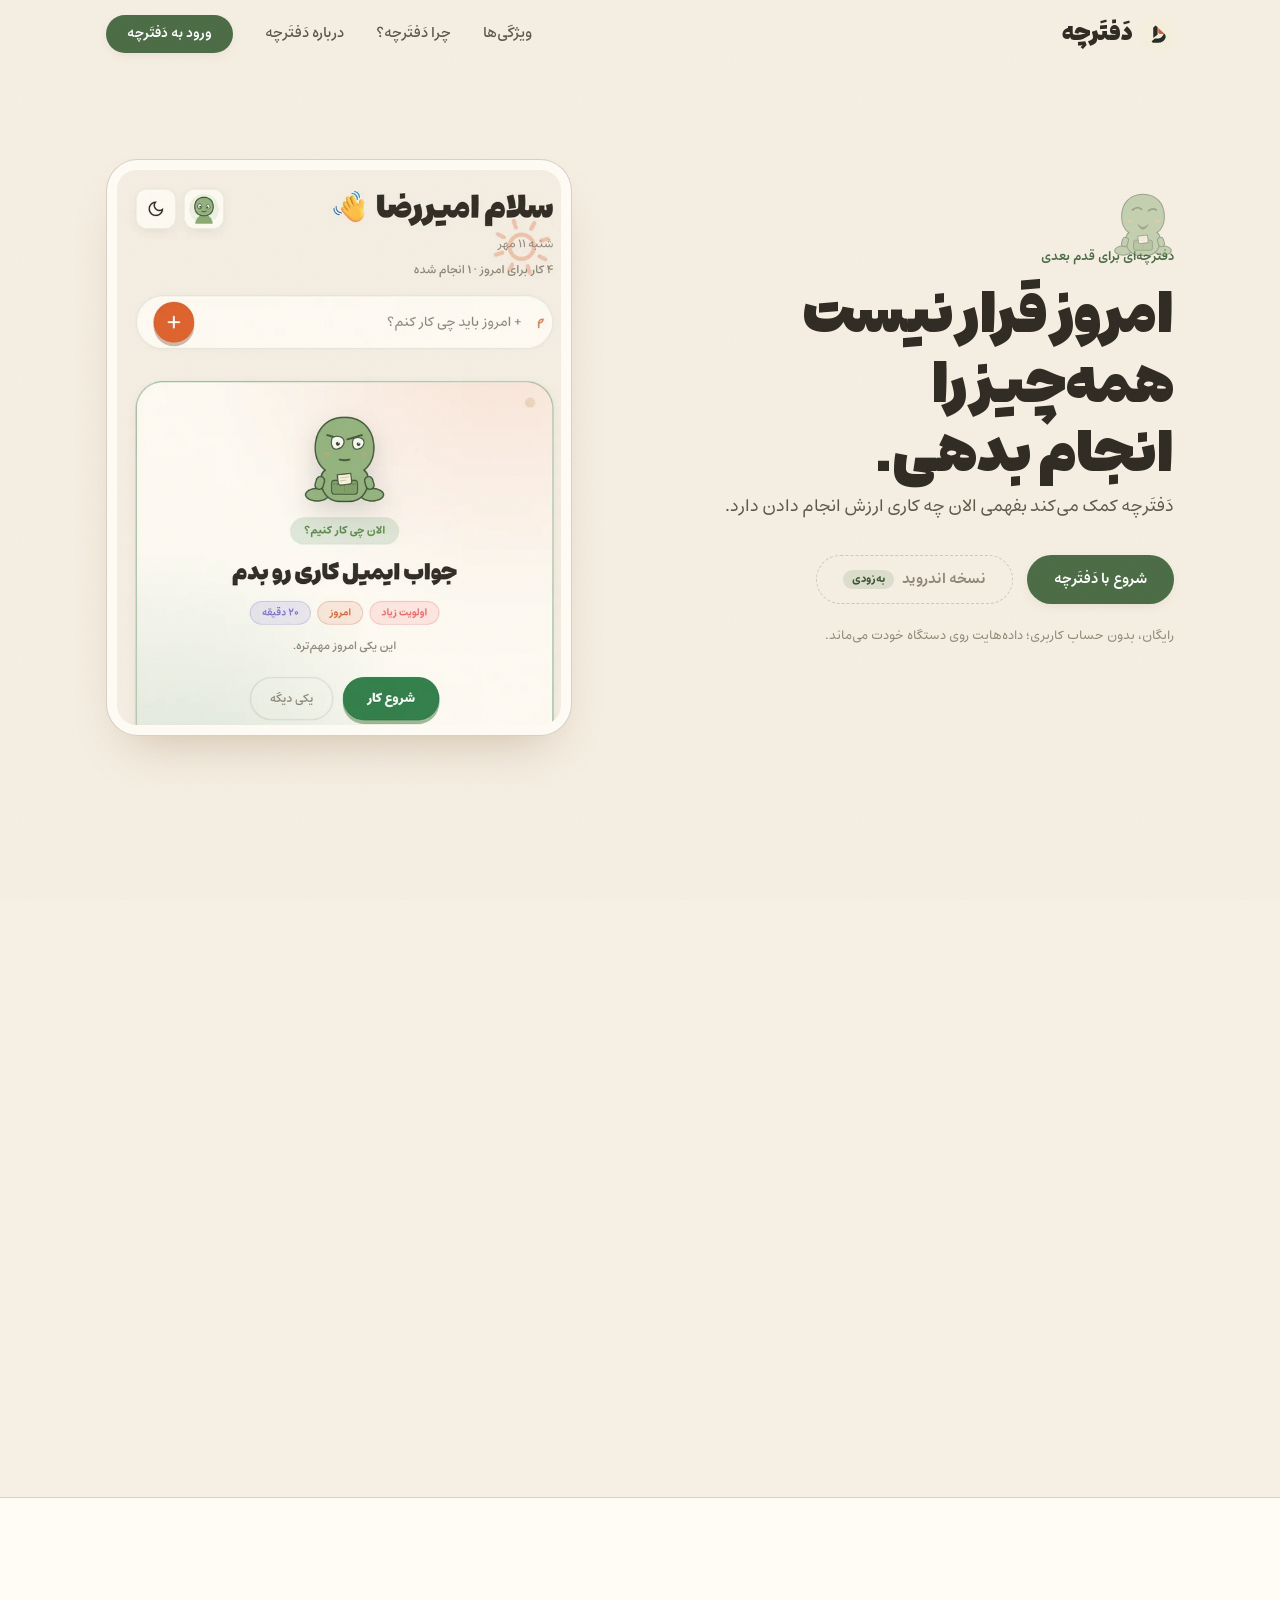
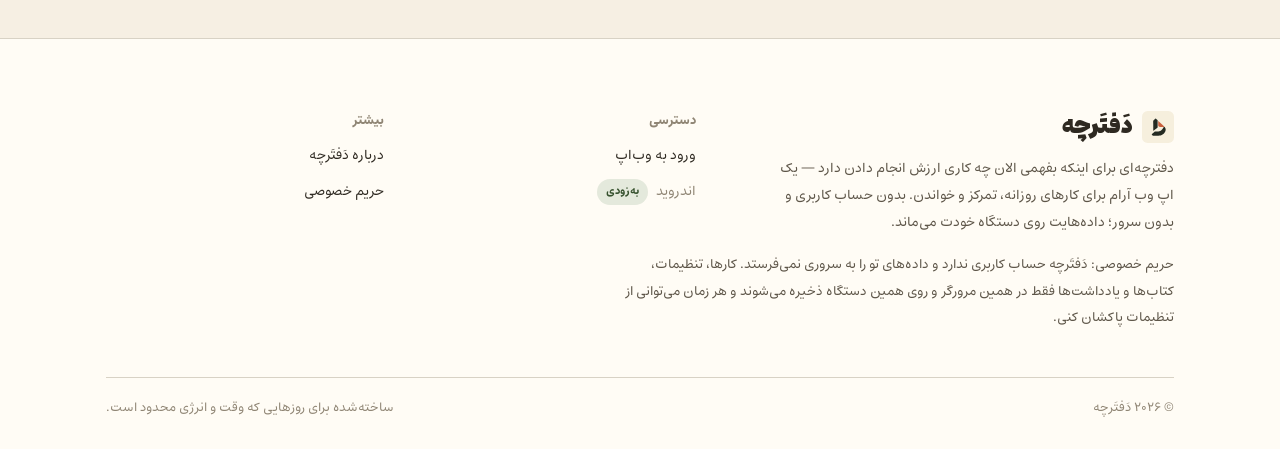
==== index.html @ 113898fd "landing v2.7" ====
<!DOCTYPE html>
<html lang="fa" dir="rtl">
<head>
<meta charset="UTF-8"/>
<!-- Content-Security-Policy — the landing's own, deliberately tighter than the
     app's: it loads nothing but same-origin files, so no CDN host is allowed.
     The one inline script (the `.lp-js` flag that arms the reveal animation)
     is pinned by hash, the same way the app shell pins its inline theme script. -->
<meta http-equiv="Content-Security-Policy" content="default-src 'self'; script-src 'self' 'sha256-jEThls8JuAmDRTUrIEu94u2wvboVvkX6JvEEnhyTnQ0='; style-src 'self'; img-src 'self' data:; font-src 'self'; manifest-src 'self'; base-uri 'self'; form-action 'none'; object-src 'none'"/>
<meta name="viewport" content="width=device-width, initial-scale=1, viewport-fit=cover"/>
<meta name="color-scheme" content="light"/>
<meta name="theme-color" content="#f6efe3"/>
<title>دَفتَرچه — بفهم الان چه کاری ارزش انجام دادن دارد</title>
<meta name="description" content="دَفتَرچه یک دفترچهٔ آرام برای کارهای روزانه، تمرکز و خواندن است. به‌جای فهرست بلندِ کارها، کمکت می‌کند بفهمی الان کدام کار ارزش انجام دادن دارد."/>
<!-- The page's own address, for crawlers and social cards. It is a placeholder
     until the domain is chosen: replace `daftarche.example` here and in the
     og:url / og:image tags below with the real domain. The landing owns the
     root domain; the web app is served from a subdomain of it. -->
<link rel="canonical" href="https://daftarche.example/"/>
<meta property="og:type" content="website"/>
<meta property="og:site_name" content="دَفتَرچه"/>
<meta property="og:locale" content="fa_IR"/>
<meta property="og:title" content="دَفتَرچه — بفهم الان چه کاری ارزش انجام دادن دارد"/>
<meta property="og:description" content="به‌جای فهرست بلندِ کارها، دفترچه کمکت می‌کند بفهمی الان کدام کار ارزش انجام دادن دارد."/>
<meta property="og:url" content="https://daftarche.example/"/>
<meta property="og:image" content="https://daftarche.example/assets/icons/icon-512.png"/>
<meta property="og:image:alt" content="نشان دَفتَرچه"/>
<meta name="twitter:card" content="summary"/>
<!-- Arming the reveal animation before the first paint: without this flag the
     page is simply visible, so nothing depends on the script to be readable. -->
<script>document.documentElement.classList.add('lp-js');</script>
<link rel="icon" type="image/svg+xml" href="assets/icons/favicon.svg"/>
<link rel="apple-touch-icon" sizes="180x180" href="assets/icons/apple-touch-icon.png"/>
<link rel="preload" as="font" type="font/woff2" crossorigin href="assets/fonts/Estedad[wght].woff2"/>
<link rel="preload" as="font" type="font/woff2" crossorigin href="assets/fonts/Estedad-Mad.woff2"/>
<link rel="stylesheet" href="css/base.css"/>
<link rel="stylesheet" href="css/landing.css"/>
</head>
<body>

<a class="lp-skip" href="#main">پرش به محتوای اصلی</a>

<!-- ═══ Header ═══ -->
<header class="lp-header" data-open="false">
  <div class="lp-wrap lp-header-inner">
    <a class="lp-brand" href="#hero" aria-label="دَفتَرچه — بالای صفحه">
      <img src="assets/icons/favicon.svg" alt="" width="32" height="32"/>
      <span>دَفتَرچه</span>
    </a>

    <button class="lp-menu-btn" type="button" aria-expanded="false" aria-controls="lpNav" aria-label="منوی صفحه">
      <svg class="lp-open" viewBox="0 0 24 24" fill="none" stroke="currentColor" stroke-width="2" stroke-linecap="round" aria-hidden="true"><path d="M4 7h16M4 12h16M4 17h16"/></svg>
      <svg class="lp-close" viewBox="0 0 24 24" fill="none" stroke="currentColor" stroke-width="2" stroke-linecap="round" aria-hidden="true"><path d="M6 6l12 12M18 6L6 18"/></svg>
    </button>

    <nav class="lp-nav" id="lpNav" aria-label="ناوبری اصلی">
      <ul>
        <li><a href="#features">ویژگی‌ها</a></li>
        <li><a href="#why">چرا دَفتَرچه؟</a></li>
        <li><a href="#about">درباره دَفتَرچه</a></li>
      </ul>
    </nav>

    <!-- Entry to the web app. Its destination comes from js/config.js, the one
         place to edit — every [data-app-link] on the page follows that value.
         The href below is the same placeholder, so it still works without
         scripting. The real `app.<DOMAIN>` address is deliberately not fixed
         yet. -->
    <a class="lp-btn lp-btn-primary lp-cta" href="https://app.daftarche.example/" data-app-link>ورود به دَفتَرچه</a>
  </div>
</header>

<main id="main">

  <!-- ═══ Hero ═══ -->
  <section class="lp-hero" id="hero" aria-labelledby="heroTitle">
    <div class="lp-wrap lp-hero-grid">
      <div class="lp-hero-copy lp-reveal">
        <svg class="lp-hero-char" viewBox="0 0 200 200" aria-hidden="true"><use href="assets/characters/qorqori/qorqori.svg#qorqori-happy"/></svg>
        <p class="lp-eyebrow">دفترچه‌ای برای قدم بعدی</p>
        <h1 class="lp-display" id="heroTitle">امروز قرار نیست همه‌چیز را انجام بدهی.</h1>
        <p class="lp-lead">دَفتَرچه کمک می‌کند بفهمی الان چه کاری ارزش انجام دادن دارد.</p>
        <div class="lp-actions">
          <a class="lp-btn lp-btn-primary" href="https://app.daftarche.example/" data-app-link>شروع با دَفتَرچه</a>
          <span class="lp-btn lp-btn-soon">نسخه اندروید <span class="lp-soon-tag">به‌زودی</span></span>
        </div>
        <p class="lp-hero-note">رایگان، بدون حساب کاربری؛ داده‌هایت روی دستگاه خودت می‌ماند.</p>
      </div>

      <figure class="lp-hero-shot lp-reveal">
        <span class="lp-shot">
          <img src="assets/screenshots/today-hero.webp" width="720" height="900" loading="eager" alt="صفحهٔ «امروز» دَفتَرچه: سلام و تاریخ، افزودن سریع کار، پیشنهاد «الان چی کار کنیم؟» همراه با دلیلش، و کارهای امروز."/>
        </span>
      </figure>
    </div>
  </section>

  <!-- ═══ Problem ═══ -->
  <section class="lp-section" id="problem" aria-labelledby="problemTitle">
    <div class="lp-wrap">
      <div class="lp-problem-head lp-reveal">
        <h2 class="lp-h2" id="problemTitle">وقتی همه‌چیز مهم به نظر می‌رسد، از کجا شروع می‌کنی؟</h2>
        <p class="lp-sub">سه چیز معمولاً وسط راه می‌ایستد؛ نه فهرست، نه یادآور.</p>
      </div>

      <ul class="lp-problem-grid">
        <li class="lp-problem-card lp-reveal">
          <span class="lp-ico" aria-hidden="true">
            <svg viewBox="0 0 24 24" fill="none" stroke="currentColor" stroke-width="1.8" stroke-linecap="round" stroke-linejoin="round"><path d="M4 6h16M4 12h16M4 18h9"/></svg>
          </span>
          <h3>کارهای زیاد</h3>
          <p>هر کاری که می‌نویسی، همان لحظه مهم به نظر می‌رسد — و فهرست بلندتر و سنگین‌تر می‌شود.</p>
        </li>
        <li class="lp-problem-card lp-reveal">
          <span class="lp-ico" aria-hidden="true">
            <svg viewBox="0 0 24 24" fill="none" stroke="currentColor" stroke-width="1.8" stroke-linecap="round" stroke-linejoin="round"><rect x="2" y="7" width="18" height="10" rx="2.5"/><path d="M22 10.5v3"/><path d="M6 10.6v2.8"/></svg>
          </span>
          <h3>انرژی محدود</h3>
          <p>بعضی روزها فقط زمان کم نیست؛ توان هم کم است. برنامه‌ای که این را نمی‌داند، شکست می‌خورد.</p>
        </li>
        <li class="lp-problem-card lp-reveal">
          <span class="lp-ico" aria-hidden="true">
            <svg viewBox="0 0 24 24" fill="none" stroke="currentColor" stroke-width="1.8" stroke-linecap="round" stroke-linejoin="round"><circle cx="12" cy="12" r="9"/><path d="M9.4 9.4a2.7 2.7 0 1 1 3.6 2.5c-.6.3-1 .8-1 1.5v.2"/><path d="M12 17.1h.01"/></svg>
          </span>
          <h3>تصمیم‌های زیاد</h3>
          <p>لحظه‌ای که باید انتخاب کنی از کدام شروع کنی، همان لحظه‌ای است که همه‌چیز متوقف می‌شود.</p>
        </li>
      </ul>
    </div>
  </section>

  <!-- ═══ Decision Layer ═══ -->
  <section class="lp-section lp-why" id="why" aria-labelledby="whyTitle">
    <div class="lp-wrap">
      <div class="lp-why-head lp-reveal">
        <p class="lp-eyebrow">لایهٔ تصمیم</p>
        <h2 class="lp-h2" id="whyTitle">دَفتَرچه فقط نمی‌پرسد «چه کارهایی داری؟» <span class="lp-emph">کمکت می‌کند بفهمی «الان کدام را انجام بدهی؟»</span></h2>
        <p class="lp-lead">تفاوت دَفتَرچه در مرتب‌کردن کارها نیست؛ در کوتاه‌کردن راهِ رسیدن به یک قدم بعدی است. هر بار پنج چیز ساده را کنار هم می‌گذارد.</p>
      </div>

      <ol class="lp-flow">
        <li class="lp-reveal">
          <span class="lp-flow-ico" aria-hidden="true">
            <svg viewBox="0 0 24 24" fill="none" stroke="currentColor" stroke-width="1.8" stroke-linecap="round" stroke-linejoin="round"><circle cx="12" cy="12" r="9"/><path d="M9 10h.6M14.4 10h.6"/><path d="M8.6 14.4c1 .9 2.1 1.3 3.4 1.3s2.4-.4 3.4-1.3"/></svg>
          </span>
          <span class="lp-flow-en" lang="en" dir="ltr">Mood</span>
          <b class="lp-flow-fa">حال</b>
          <p>می‌گویی امروز چه حالی داری.</p>
        </li>
        <li class="lp-reveal">
          <span class="lp-flow-ico" aria-hidden="true">
            <svg viewBox="0 0 24 24" fill="none" stroke="currentColor" stroke-width="1.8" stroke-linecap="round" stroke-linejoin="round"><circle cx="12" cy="12" r="9"/><path d="M8 12.4l2.6 2.6L16.2 9.4"/></svg>
          </span>
          <span class="lp-flow-en" lang="en" dir="ltr">Decide</span>
          <b class="lp-flow-fa">تصمیم</b>
          <p>یک کار پیشنهاد می‌شود، همراه با دلیلش.</p>
        </li>
        <li class="lp-reveal">
          <span class="lp-flow-ico" aria-hidden="true">
            <svg viewBox="0 0 24 24" fill="none" stroke="currentColor" stroke-width="1.8" stroke-linecap="round" stroke-linejoin="round"><path d="M4 12h12"/><path d="M11 7l5 5-5 5"/></svg>
          </span>
          <span class="lp-flow-en" lang="en" dir="ltr">Do</span>
          <b class="lp-flow-fa">انجام</b>
          <p>همان یکی را شروع می‌کنی، نه کل فهرست را.</p>
        </li>
        <li class="lp-reveal">
          <span class="lp-flow-ico" aria-hidden="true">
            <svg viewBox="0 0 24 24" fill="none" stroke="currentColor" stroke-width="1.8" stroke-linecap="round" stroke-linejoin="round"><circle cx="12" cy="12" r="8.5"/><circle cx="12" cy="12" r="4"/><circle cx="12" cy="12" r="1" fill="currentColor" stroke="none"/></svg>
          </span>
          <span class="lp-flow-en" lang="en" dir="ltr">Focus</span>
          <b class="lp-flow-fa">تمرکز</b>
          <p>فقط همین یکی، تا تمام شود.</p>
        </li>
        <li class="lp-reveal">
          <span class="lp-flow-ico" aria-hidden="true">
            <svg viewBox="0 0 24 24" fill="none" stroke="currentColor" stroke-width="1.8" stroke-linecap="round" stroke-linejoin="round"><path d="M2 12s3.8-6.5 10-6.5S22 12 22 12s-3.8 6.5-10 6.5S2 12 2 12z"/><circle cx="12" cy="12" r="2.6"/></svg>
          </span>
          <span class="lp-flow-en" lang="en" dir="ltr">Reflect</span>
          <b class="lp-flow-fa">بازتاب</b>
          <p>آخر روز می‌بینی چه چیزی جلو رفت.</p>
        </li>
      </ol>
    </div>
  </section>

  <!-- ═══ Product Showcase ═══ -->
  <section class="lp-section" id="features" aria-labelledby="featuresTitle">
    <div class="lp-wrap">
      <div class="lp-features-head lp-reveal">
        <h2 class="lp-h2" id="featuresTitle">چیزهایی که هر روز به کارت می‌آید</h2>
        <p class="lp-sub">همه‌چیز در یک دفترچهٔ آرام، بدون شلوغی و بدون حساب کاربری.</p>
      </div>

      <div class="lp-bento">
        <article class="lp-feat lp-feat-a lp-reveal">
          <span class="lp-feat-tag">امروز</span>
          <h3>امروزت را ساده‌تر ببین.</h3>
          <p>کارهای امروز، پیشرفت امروز و حال‌وهوای روز — همه در یک نگاه، بدون آن‌که لازم باشد چیزی را بشماری.</p>
          <div class="lp-feat-media">
            <span class="lp-shot">
              <img src="assets/screenshots/today-list.webp" width="720" height="900" loading="lazy" alt="فهرست کارهای امروز در دَفتَرچه با اولویت، مدت تخمینی و نوار پیشرفت روز."/>
            </span>
          </div>
        </article>

        <article class="lp-feat lp-feat-b lp-reveal">
          <span class="lp-feat-tag">الان چی کار کنیم؟</span>
          <h3>وقتی نمی‌دانی از کجا شروع کنی.</h3>
          <p>دَفتَرچه با توجه به حال، وقت و اولویت‌ها یک کار را پیشنهاد می‌دهد — و می‌گوید چرا همان.</p>
          <div class="lp-receipt" aria-hidden="true">
            <span class="lp-receipt-row"><span class="lp-dot"></span><span>حال</span><b>بد نیستم</b></span>
            <span class="lp-receipt-row"><span class="lp-dot"></span><span>وقت</span><b>کم</b></span>
            <span class="lp-receipt-row"><span class="lp-dot"></span><span>پیشنهاد</span><b>جواب ایمیل کاری</b></span>
          </div>
        </article>

        <article class="lp-feat lp-feat-c lp-reveal">
          <span class="lp-feat-tag">تمرکز</span>
          <h3>حالا فقط همین یکی.</h3>
          <p>یک جلسهٔ تمرکز، یک کار و یک تایمر آرام. بقیهٔ فهرست تا تمام‌شدن جلسه صبر می‌کند.</p>
          <div class="lp-feat-media">
            <span class="lp-shot">
              <img src="assets/screenshots/focus.webp" width="720" height="900" loading="lazy" alt="صفحهٔ تمرکز دَفتَرچه با کار انتخاب‌شده، مدت جلسه و دکمهٔ شروع."/>
            </span>
          </div>
        </article>

        <article class="lp-feat lp-feat-d lp-reveal">
          <span class="lp-feat-tag">کتابخانه</span>
          <h3>برای خواندن هم یک جای آرام داشته باش.</h3>
          <p>کتاب‌های PDF را در دفترچه نگه دار، پیشرفت مطالعه را ببین و همان‌جا حاشیه و یادداشت بگذار.</p>
          <div class="lp-shelf" aria-hidden="true">
            <svg viewBox="0 0 220 120" fill="none" stroke="currentColor" stroke-width="3" stroke-linecap="round" stroke-linejoin="round">
              <path d="M110 30c-15-9-37-9-52 0v58c15-9 37-9 52 0 15-9 37-9 52 0V30c-15-9-37-9-52 0z"/>
              <path d="M110 30v58"/>
              <path d="M76 52c9-4 20-4 26 0"/>
              <path d="M144 52c-9-4-20-4-26 0"/>
            </svg>
          </div>
        </article>
      </div>
    </div>
  </section>

  <!-- ═══ Characters ═══ -->
  <section class="lp-section" id="characters" aria-labelledby="charactersTitle">
    <div class="lp-wrap lp-chars">
      <div class="lp-reveal">
        <h2 class="lp-h2" id="charactersTitle">هر روز شبیه روز قبل نیست.</h2>
        <p class="lp-sub">دفترچه چند همراه دارد که هرکدام برای یک نوع روز ساخته شده‌اند.</p>
      </div>

      <ul class="lp-char-grid">
        <li class="lp-char-card lp-reveal">
          <span class="lp-char-frame"><svg viewBox="0 0 200 200" aria-hidden="true"><use href="assets/characters/qorqori/qorqori.svg#qorqori-happy"/></svg></span>
          <b>قورقوری</b>
          <span>راهنمای همیشگی؛ کنارت می‌ماند.</span>
        </li>
        <li class="lp-char-card lp-reveal">
          <span class="lp-char-frame"><svg viewBox="0 0 200 200" aria-hidden="true"><use href="assets/characters/rizolo/rizolo.svg#rizolo-energetic"/></svg></span>
          <b>ریزولو</b>
          <span>پرانرژی؛ یادت می‌اندازد راه بیفتی.</span>
        </li>
        <li class="lp-char-card lp-reveal">
          <span class="lp-char-frame"><svg viewBox="0 0 200 200" aria-hidden="true"><use href="assets/characters/khabalo/khabalo.svg#khabalo-cozy"/></svg></span>
          <b>خوابالو</b>
          <span>حواسش به استراحتت هست.</span>
        </li>
        <li class="lp-char-card lp-reveal">
          <span class="lp-char-frame"><svg viewBox="0 0 200 200" aria-hidden="true"><use href="assets/characters/fekrbaz/fekrbaz.svg#fekrbaz-thinking"/></svg></span>
          <b>فکرباز</b>
          <span>اهل فکر کردن؛ کمک می‌کند انتخاب کنی.</span>
        </li>
        <li class="lp-char-card lp-reveal">
          <span class="lp-char-frame"><svg viewBox="0 0 200 200" aria-hidden="true"><use href="assets/characters/jingool/jingool.svg#jingool-delighted"/></svg></span>
          <b>جینگول</b>
          <span>جرقهٔ روزهای خوب.</span>
        </li>
      </ul>
    </div>
  </section>

  <!-- ═══ Use Cases ═══ -->
  <section class="lp-section" id="usecases" aria-labelledby="usecasesTitle">
    <div class="lp-wrap">
      <h2 class="lp-h2 lp-reveal" id="usecasesTitle">برای روزهایی که شبیه هم نیستند</h2>
      <ul class="lp-uses">
        <li class="lp-use lp-reveal">
          <blockquote>امروز وقت کمی دارم.</blockquote>
          <p>دَفتَرچه کمک می‌کند کار مناسب‌تری انتخاب کنی.</p>
        </li>
        <li class="lp-use lp-reveal">
          <blockquote>انرژی ندارم.</blockquote>
          <p>برنامه‌ات قرار نیست علیه شرایطت باشد.</p>
        </li>
        <li class="lp-use lp-reveal">
          <blockquote>کارها روی هم ریخته‌اند.</blockquote>
          <p>یک قدم را انتخاب کن.</p>
        </li>
        <li class="lp-use lp-reveal">
          <blockquote>می‌خواهم روی یک چیز تمرکز کنم.</blockquote>
          <p>Focus را شروع کن.</p>
        </li>
      </ul>
    </div>
  </section>

  <!-- ═══ Platforms ═══ -->
  <section class="lp-section" id="platforms" aria-labelledby="platformsTitle">
    <div class="lp-wrap">
      <div class="lp-platforms-head lp-reveal">
        <h2 class="lp-h2" id="platformsTitle">روی هر صفحه‌ای که هستی، ادامه بده.</h2>
      </div>
      <div class="lp-platform-grid">
        <div class="lp-platform lp-reveal">
          <h3>وب</h3>
          <p>برای کامپیوتر، Windows، iPhone و iPad</p>
          <a class="lp-btn lp-btn-primary" href="https://app.daftarche.example/" data-app-link>ورود به دَفتَرچه</a>
        </div>
        <div class="lp-platform lp-platform-soon lp-reveal">
          <h3>اندروید</h3>
          <p>نسخه Android — به‌زودی</p>
          <span class="lp-btn lp-btn-soon">به‌زودی</span>
          <!-- جای لینک فروشگاه‌ها (بازار / مایکت) برای روز انتشار APK؛
               خالی می‌ماند تا جایی برای مقصد ساختگی ساخته نشود. -->
          <div class="lp-stores"></div>
        </div>
      </div>
    </div>
  </section>

  <!-- ═══ Final CTA ═══ -->
  <section class="lp-section lp-final" id="start" aria-labelledby="startTitle">
    <div class="lp-wrap lp-final-inner lp-reveal">
      <svg class="lp-final-char" viewBox="0 0 200 200" aria-hidden="true"><use href="assets/characters/qorqori/qorqori.svg#qorqori-proud"/></svg>
      <h2 class="lp-display" id="startTitle">لازم نیست امروز همه‌چیز را انجام بدهی.</h2>
      <p class="lp-emph-line">فقط قدم بعدی را پیدا کن.</p>
      <div class="lp-actions">
        <a class="lp-btn lp-btn-primary" href="https://app.daftarche.example/" data-app-link>شروع با دَفتَرچه</a>
      </div>
    </div>
  </section>

</main>

<!-- ═══ Footer ═══ -->
<footer class="lp-footer" id="about">
  <div class="lp-wrap">
    <div class="lp-footer-grid">
      <div class="lp-footer-brand">
        <a class="lp-brand" href="#hero">
          <img src="assets/icons/favicon.svg" alt="" width="32" height="32"/>
          <span>دَفتَرچه</span>
        </a>
        <p>دفترچه‌ای برای اینکه بفهمی الان چه کاری ارزش انجام دادن دارد — یک اپ وب آرام برای کارهای روزانه، تمرکز و خواندن. بدون حساب کاربری و بدون سرور؛ داده‌هایت روی دستگاه خودت می‌ماند.</p>
      </div>

      <nav aria-label="دسترسی‌ها">
        <h3>دسترسی</h3>
        <ul>
          <li><a href="https://app.daftarche.example/" data-app-link>ورود به وب‌اپ</a></li>
          <li><span class="lp-off">اندروید <span class="lp-soon-tag">به‌زودی</span></span></li>
        </ul>
      </nav>

      <nav aria-label="درباره">
        <h3>بیشتر</h3>
        <ul>
          <li><a href="#about">درباره دَفتَرچه</a></li>
          <li><a href="#privacy">حریم خصوصی</a></li>
        </ul>
      </nav>
    </div>

    <p class="lp-privacy-note" id="privacy">حریم خصوصی: دَفتَرچه حساب کاربری ندارد و داده‌های تو را به سروری نمی‌فرستد. کارها، تنظیمات، کتاب‌ها و یادداشت‌ها فقط در همین مرورگر و روی همین دستگاه ذخیره می‌شوند و هر زمان می‌توانی از تنظیمات پاکشان کنی.</p>

    <div class="lp-footer-bottom">
      <span>© ۲۰۲۶ دَفتَرچه</span>
      <span>ساخته‌شده برای روزهایی که وقت و انرژی محدود است.</span>
    </div>
  </div>
</footer>

<script src="js/config.js"></script>
<script src="js/landing.js" defer></script>
</body>
</html>
---- css/base.css ----
/* ═══ Landing — design foundation ═══
   The landing page keeps the notebook's own design system: the two Estedad
   faces, the warm paper palette, and the shared radius, shadow and motion
   tokens. Nothing here is a new colour or a new rule — it is the same
   foundation the app is drawn from. What is deliberately absent is everything
   the landing never paints: the floating dock, the reader, the pick book,
   settings, the four night palettes and the three other daylight ones. This
   sheet holds only what landing.css and the page actually consume. */

/* ── Fonts ──────────────────────────────────────────────────────────────── */
@font-face {
  font-family: 'Estedad';
  src: url('../assets/fonts/Estedad[wght].woff2') format('woff2');
  font-weight: 100 900;
  font-style: normal;
  font-display: swap;
}

@font-face {
  font-family: 'Estedad Mad';
  src: url('../assets/fonts/Estedad-Mad.woff2') format('woff2');
  font-weight: 700;
  font-style: normal;
  font-display: swap;
}

/* ── Reset ──────────────────────────────────────────────────────────────── */
*{margin:0;padding:0;box-sizing:border-box}

/* ── Palettes ─────────────────────────────────────────────────────────────
   Paper is the landing's whole surface, so its fourteen values travel whole.
   From sage the landing borrows only the guide's green — the accent every
   button, icon and focus ring is painted with. */
:root{
  --pal-paper-bg:#f6efe3;
  --pal-paper-surface:#fffcf5;
  --pal-paper-elev:#ffffff;
  --pal-paper-text:#2e2921;
  --pal-paper-text2:#5d5548;
  --pal-paper-muted:#8f8574;
  --pal-paper-border:rgba(80,60,30,.10);
  --pal-paper-border-strong:rgba(80,60,30,.22);
  --pal-paper-accent:#e05f28;
  --pal-paper-accent-strong:#c04a18;
  --pal-paper-accent-soft:rgba(224,95,40,.13);
  --pal-paper-tape:rgba(255,196,120,.50);
  --pal-paper-glass:rgba(255,252,245,.72);
  --pal-paper-on-accent:#1e1b18;

  --pal-sage-accent:#4a6b44;
  --pal-sage-accent-strong:#37522f;
  --pal-sage-accent-soft:rgba(88,129,87,.16);
  --pal-sage-on-accent:#ffffff;
}

/* ── Semantic names, pointed at paper ────────────────────────────────────
   The same vocabulary the app uses. landing.css remaps the accent names onto
   the sage green, so a focus ring and a button can never disagree. */
:root{
  --color-bg:var(--pal-paper-bg);
  --color-surface:var(--pal-paper-surface);
  --color-surface-elevated:var(--pal-paper-elev);
  --color-text-primary:var(--pal-paper-text);
  --color-text-secondary:var(--pal-paper-text2);
  --color-text-muted:var(--pal-paper-muted);
  --color-text-on-accent:var(--pal-paper-on-accent);
  --color-border:var(--pal-paper-border);
  --color-border-strong:var(--pal-paper-border-strong);
  --color-accent:var(--pal-paper-accent);
  --color-accent-strong:var(--pal-paper-accent-strong);
  --color-accent-soft:var(--pal-paper-accent-soft);
  --color-focus:var(--pal-paper-accent);

  /* Legacy aliases the base rules below are written with */
  --bg:var(--color-bg);
  --surface:var(--color-surface);
  --text:var(--color-text-primary);
  --muted:var(--color-text-muted);
  --accent:var(--color-accent);
  --border:var(--color-border);

  /* ── Radius Scale ── */
  --radius-xs:8px;
  --radius-sm:12px;
  --radius-md:16px;
  --radius-lg:20px;
  --radius-xl:24px;
  --radius-pill:999px;

  /* ── Shadows ── */
  --shadow-1:0 4px 14px -6px rgba(122,80,35,.18);
  --shadow-2:0 24px 50px -24px rgba(122,80,35,.35);

  /* ── Typography ── */
  --font-ui: 'Estedad', system-ui, sans-serif;
  --font-personality: 'Estedad Mad', 'Estedad', system-ui, sans-serif;

  /* ── Motion ── */
  --duration-fast:.18s;
  --duration-base:.3s;
  --duration-slow:.5s;
  --ease-out:cubic-bezier(.22,1,.36,1);
}

/* ── Page ───────────────────────────────────────────────────────────────── */
body{font-family:var(--font-ui);background:var(--bg);color:var(--text);min-height:100vh;min-height:100dvh;overflow-x:hidden;transition:background var(--duration-slow),color var(--duration-slow);-webkit-tap-highlight-color:transparent;line-height:1.6}
button{touch-action:manipulation;font-family:inherit}
a,button,[role=button]{touch-action:manipulation}

/* The paper grain the whole notebook is printed on — a fixed, non-interactive
   texture layer. It is a data: SVG, which is why the landing's CSP allows
   img-src data:. */
body::after{content:'';position:fixed;inset:0;z-index:97;pointer-events:none;opacity:.05;
  background-image:url("data:image/svg+xml,%3Csvg xmlns='http://www.w3.org/2000/svg' width='140' height='140'%3E%3Cfilter id='n'%3E%3CfeTurbulence type='fractalNoise' baseFrequency='0.85' numOctaves='2'/%3E%3C/filter%3E%3Crect width='140' height='140' filter='url(%23n)'/%3E%3C/svg%3E")}

/* ── Accessibility foundation ──────────────────────────────────────────── */
:focus-visible{outline:2px solid var(--color-focus);outline-offset:2px;border-radius:var(--radius-xs)}

/* ── Reduced motion ──────────────────────────────────────────────────────
   Ambient and decorative motion stops; state changes stay, just instant. */
@media (prefers-reduced-motion:reduce){
  *,*::before,*::after{animation-duration:.01ms!important;animation-iteration-count:1!important;transition-duration:.01ms!important}
  html{scroll-behavior:auto!important}
}
---- css/landing.css ----
/* ═══ Landing — صفحهٔ معرفی دَفتَرچه ═══
   This sheet is only loaded by landing.html. It reuses the app's own design
   system — fonts, palette table, radii, shadows and motion tokens all come from
   css/base.css; nothing here invents a colour. The accent is the notebook's
   green (the sage palette, the colour the guide character already is) rather
   than the interface orange, because the landing's one job is the brand voice:
   warm paper, deep charcoal ink, one quiet green.

   All colours are palette tokens (--pal-*) mapped onto the semantic names, so
   the same rule the app follows holds here: no raw hex inside a component. */

:root {
  /* ── Brand surface, from the paper palette ── */
  --lp-bg: var(--pal-paper-bg);
  --lp-surface: var(--pal-paper-surface);
  --lp-text: var(--pal-paper-text);
  --lp-text-2: var(--pal-paper-text2);
  --lp-muted: var(--pal-paper-muted);
  --lp-border: var(--pal-paper-border-strong);

  /* ── One green accent, from the sage palette (the guide's own green) ── */
  --lp-green: var(--pal-sage-accent);
  --lp-green-strong: var(--pal-sage-accent-strong);
  --lp-green-soft: var(--pal-sage-accent-soft);
  --lp-on-green: var(--pal-sage-on-accent);

  /* ── Layout rhythm ── */
  --lp-max: 1180px;
  --lp-gutter: clamp(20px, 5vw, 56px);
  --lp-section: clamp(68px, 9vw, 132px);

  /* ── Point the app's semantic names at the landing's green, so every rule in
        base.css that draws with --color-accent (focus rings included) lands on
        the same accent the landing paints with. A later stylesheet with equal
        specificity wins, which is why this file must load after base.css. ── */
  --color-accent: var(--lp-green);
  --color-accent-strong: var(--lp-green-strong);
  --color-accent-soft: var(--lp-green-soft);
  --color-focus: var(--lp-green);
  --color-text-on-accent: var(--lp-on-green);
}

/* The landing is a fixed brand surface: it is always the warm paper, never the
   reader's chosen app theme. Declaring the scheme keeps form controls, the
   scrollbar and the canvas behind a scroll in that same daylight. */
html { color-scheme: light; }

body {
  background: var(--lp-bg);
  color: var(--lp-text);
}

/* ═══ Helpers ═══ */
.lp-wrap {
  width: 100%;
  max-width: var(--lp-max);
  margin-inline: auto;
  padding-inline: var(--lp-gutter);
}

.lp-section {
  padding-block: var(--lp-section);
}

.lp-skip {
  position: absolute;
  inset-inline: 0;
  top: 8px;
  width: max-content;
  margin-inline: auto;
  transform: translateY(-200%);
  z-index: 100;
  padding: 10px 18px;
  border-radius: var(--radius-pill);
  background: var(--lp-green);
  color: var(--lp-on-green);
  font-size: 14px;
  font-weight: 600;
  text-decoration: none;
  transition: transform var(--duration-fast) var(--ease-out);
}
.lp-skip:focus { transform: none; }

/* ═══ Type ═══ */
.lp-display {
  font-family: var(--font-personality);
  font-size: clamp(2rem, 4.6vw, 3.5rem);
  line-height: 1.24;
  font-weight: 700;
  color: var(--lp-text);
  text-wrap: balance;
}

.lp-h2 {
  font-family: var(--font-personality);
  font-size: clamp(1.55rem, 3.1vw, 2.4rem);
  line-height: 1.35;
  font-weight: 700;
  text-wrap: balance;
}

.lp-eyebrow {
  font-size: 13px;
  font-weight: 600;
  color: var(--lp-green);
  margin-bottom: 14px;
}

.lp-lead {
  font-size: clamp(1rem, 1.4vw, 1.15rem);
  line-height: 1.95;
  color: var(--lp-text-2);
  max-width: 46ch;
}

.lp-sub {
  font-size: 1rem;
  line-height: 1.9;
  color: var(--lp-muted);
}

.lp-emph {
  display: inline;
  /* A highlighter, not a gradient: the paper's own green wash under the line */
  background: linear-gradient(transparent 58%, var(--lp-green-soft) 58%, var(--lp-green-soft) 92%, transparent 92%);
  font-style: normal;
}

/* ═══ Buttons ═══ */
.lp-btn {
  display: inline-flex;
  align-items: center;
  justify-content: center;
  gap: 8px;
  white-space: nowrap;
  padding: 14px 26px;
  border-radius: var(--radius-pill);
  font-family: var(--font-ui);
  font-size: 15px;
  font-weight: 600;
  line-height: 1;
  text-decoration: none;
  cursor: pointer;
  border: 1.5px solid transparent;
  transition: transform var(--duration-fast) var(--ease-out),
              background var(--duration-fast), border-color var(--duration-fast),
              box-shadow var(--duration-fast), color var(--duration-fast);
}

.lp-btn-primary {
  background: var(--lp-green);
  color: var(--lp-on-green);
  box-shadow: var(--shadow-1);
}
.lp-btn-ghost {
  background: var(--lp-surface);
  border-color: var(--lp-border);
  color: var(--lp-text);
}

/* Hover is a desktop enhancement, never a touch state (same guard as base.css) */
@media (hover: hover) {
  .lp-btn-primary:hover { background: var(--lp-green-strong); transform: translateY(-2px); box-shadow: var(--shadow-2); }
  .lp-btn-ghost:hover   { border-color: var(--lp-green); color: var(--lp-green); transform: translateY(-2px); }
}
.lp-btn-primary:active,
.lp-btn-ghost:active { transform: translateY(0); }

/* A CTA whose destination does not exist yet. It is not a link and not in the
   tab order, so it can never send anyone to a made-up address. */
.lp-btn-soon {
  background: transparent;
  border: 1.5px dashed var(--lp-border);
  color: var(--lp-muted);
  cursor: default;
}
.lp-soon-tag {
  font-size: 11px;
  font-weight: 700;
  padding: 4px 9px;
  border-radius: var(--radius-pill);
  background: var(--lp-green-soft);
  color: var(--lp-green-strong);
}

.lp-actions {
  display: flex;
  flex-wrap: wrap;
  gap: 14px;
  margin-top: 30px;
}

/* ═══ Header ═══ */
.lp-header {
  position: sticky;
  top: 0;
  z-index: 50;
  background: var(--lp-bg);
  border-bottom: 1px solid transparent;
  transition: border-color var(--duration-base), box-shadow var(--duration-base);
}
.lp-header.is-scrolled {
  border-bottom-color: var(--lp-border);
  box-shadow: var(--shadow-1);
}
.lp-header-inner {
  position: relative;
  display: flex;
  align-items: center;
  gap: 18px;
  min-height: 68px;
}

.lp-brand {
  display: inline-flex;
  align-items: center;
  gap: 10px;
  text-decoration: none;
  color: var(--lp-text);
  margin-inline-end: auto;
}
.lp-brand img { width: 32px; height: 32px; display: block; }
.lp-brand span {
  font-family: var(--font-personality);
  font-size: 22px;
  font-weight: 700;
  line-height: 1;
}

.lp-nav ul {
  display: flex;
  align-items: center;
  gap: 4px;
  list-style: none;
}
.lp-nav a {
  display: inline-block;
  padding: 9px 14px;
  border-radius: var(--radius-pill);
  font-size: 15px;
  font-weight: 500;
  color: var(--lp-text-2);
  text-decoration: none;
  transition: color var(--duration-fast), background var(--duration-fast);
}
@media (hover: hover) {
  .lp-nav a:hover { color: var(--lp-green); background: var(--lp-green-soft); }
}

.lp-header .lp-cta { padding: 11px 20px; font-size: 14px; }

.lp-menu-btn {
  display: none;
  width: 44px;
  height: 44px;
  flex: 0 0 auto;
  border: 1.5px solid var(--lp-border);
  border-radius: var(--radius-sm);
  background: var(--lp-surface);
  color: var(--lp-text);
  cursor: pointer;
}
.lp-menu-btn svg { width: 22px; height: 22px; margin: auto; display: block; }
.lp-menu-btn .lp-close { display: none; }
.lp-header[data-open="true"] .lp-menu-btn .lp-open { display: none; }
.lp-header[data-open="true"] .lp-menu-btn .lp-close { display: block; }

@media (max-width: 880px) {
  .lp-menu-btn { display: grid; }
  .lp-nav {
    position: absolute;
    inset-inline: 0;
    top: 100%;
    display: none;
    padding: 6px 0 14px;
    background: var(--lp-bg);
    border-bottom: 1px solid var(--lp-border);
  }
  .lp-header[data-open="true"] .lp-nav { display: block; }
  .lp-nav ul { flex-direction: column; align-items: stretch; gap: 0; }
  .lp-nav a { padding: 14px 16px; border-radius: var(--radius-sm); font-size: 16px; }
}

/* ═══ Hero ═══ */
.lp-hero { padding-block: clamp(40px, 7vw, 96px) clamp(48px, 8vw, 110px); }
.lp-hero-grid {
  display: grid;
  gap: clamp(36px, 6vw, 76px);
  align-items: center;
  grid-template-columns: 1fr;
}
@media (min-width: 920px) {
  .lp-hero-grid { grid-template-columns: 1.06fr .94fr; }
}
.lp-hero-note {
  margin-top: 22px;
  font-size: 13px;
  color: var(--lp-muted);
}
.lp-hero-copy { position: relative; }

/* Very subtle guide presence: a low-opacity character that bobs a few pixels. */
.lp-hero-char,
.lp-final-char {
  display: block;
  width: 74px;
  height: auto;
  opacity: .5;
  pointer-events: none;
  animation: lpBob 6.5s ease-in-out infinite;
}
.lp-hero-char { position: absolute; inset-inline-start: -4px; top: -58px; width: 70px; }
/* On a phone the hero's top padding is too thin for a peeking character to clear
   the sticky header, so it is drawn smaller and closer to the eyebrow. */
/* On a phone the header is tight, so the wordmark, the mark and the CTA are
   trimmed together rather than letting the CTA wrap or slide off the edge. */
@media (max-width: 640px) {
  .lp-header-inner { gap: 10px; }
  .lp-brand img { width: 28px; height: 28px; }
  .lp-brand span { font-size: 19px; }
  .lp-menu-btn { width: 42px; height: 42px; }
  .lp-header .lp-cta { padding: 10px 15px; font-size: 13px; }
  .lp-hero-char { top: -16px; inset-inline-start: auto; inset-inline-end: 0; width: 52px; opacity: .45; }
}

/* ═══ The framed screenshot (the real product, not a mockup) ═══
   The app's page is the same paper as the landing, so the frame's lighter
   surface and a hairline are what give the capture an edge. No browser chrome,
   no invented UI — just the screen inside a quiet bezel. */
.lp-shot {
  display: block;
  margin: 0;
  padding: 10px;
  border-radius: calc(var(--radius-xl) + 8px);
  background: var(--lp-surface);
  border: 1px solid var(--lp-border);
  box-shadow: var(--shadow-2);
}
.lp-shot img {
  display: block;
  width: 100%;
  height: auto;
  border-radius: var(--radius-lg);
}

/* ═══ Problem ═══ */
.lp-problem-head { max-width: 62ch; }
.lp-problem-grid {
  display: grid;
  gap: 18px;
  margin-top: clamp(30px, 4vw, 52px);
  grid-template-columns: 1fr;
}
@media (min-width: 720px) { .lp-problem-grid { grid-template-columns: repeat(3, 1fr); } }
.lp-problem-card {
  display: flex;
  flex-direction: column;
  gap: 14px;
  padding: 26px 24px;
  border-radius: var(--radius-lg);
  background: var(--lp-surface);
  border: 1px solid var(--lp-border);
}
.lp-ico {
  width: 52px;
  height: 52px;
  border-radius: var(--radius-md);
  display: grid;
  place-items: center;
  background: var(--lp-green-soft);
  color: var(--lp-green-strong);
}
.lp-ico svg { width: 26px; height: 26px; }
.lp-problem-card h3 {
  font-family: var(--font-personality);
  font-size: 18px;
  font-weight: 700;
}
.lp-problem-card p { font-size: 14.5px; line-height: 1.85; color: var(--lp-text-2); }

/* ═══ Decision Layer — the centre of the page ═══ */
.lp-why { background: var(--lp-surface); border-block: 1px solid var(--lp-border); }
.lp-why-head { max-width: 70ch; }
.lp-why-head .lp-h2 { margin-bottom: 18px; }
.lp-why-head .lp-emph { margin-block-start: 6px; }

.lp-flow {
  display: grid;
  gap: 26px;
  margin-top: clamp(34px, 5vw, 60px);
  list-style: none;
  counter-reset: none;
  grid-template-columns: 1fr;
}
@media (min-width: 720px) { .lp-flow { grid-template-columns: repeat(3, 1fr); } }
@media (min-width: 1040px) { .lp-flow { grid-template-columns: repeat(5, 1fr); gap: 16px; } }

.lp-flow li {
  position: relative;
  display: flex;
  flex-direction: column;
  gap: 10px;
  padding: 22px 20px;
  border-radius: var(--radius-lg);
  background: var(--lp-bg);
  border: 1px solid var(--lp-border);
}
/* The connector: a soft dashed thread through the row, hidden on the narrow
   columns where the cards stack and there is no single line to follow. */
@media (min-width: 1040px) {
  .lp-flow li::after {
    content: '';
    position: absolute;
    inset-inline-start: -16px;
    top: 46px;
    width: 16px;
    border-top: 2px dashed var(--lp-border);
  }
  .lp-flow li:last-child::after { display: none; }
}

.lp-flow-ico {
  width: 44px;
  height: 44px;
  border-radius: var(--radius-pill);
  display: grid;
  place-items: center;
  background: var(--lp-green-soft);
  color: var(--lp-green-strong);
}
.lp-flow-ico svg { width: 22px; height: 22px; }
.lp-flow-en {
  font-family: var(--font-ui);
  font-size: 11px;
  font-weight: 700;
  color: var(--lp-muted);
}
.lp-flow-fa {
  font-family: var(--font-personality);
  font-size: 17px;
  font-weight: 700;
}
.lp-flow p { font-size: 13.5px; line-height: 1.8; color: var(--lp-text-2); }

/* ═══ Product Showcase — a varied bento, never text→shot→text→shot ═══ */
.lp-features-head { max-width: 60ch; }
.lp-bento {
  display: grid;
  gap: 20px;
  margin-top: clamp(30px, 4vw, 52px);
  grid-template-columns: 1fr;
  /* Cards keep their own height instead of stretching to their neighbour, so a
     text card never grows a hollow middle just to match a tall screenshot. */
  align-items: start;
}
@media (min-width: 900px) {
  .lp-bento { grid-template-columns: repeat(12, 1fr); }
  .lp-feat-a { grid-column: span 7; }
  .lp-feat-b { grid-column: span 5; }
  .lp-feat-c { grid-column: span 5; }
  .lp-feat-d { grid-column: span 7; }
}
.lp-feat {
  display: flex;
  flex-direction: column;
  gap: 16px;
  padding: 26px;
  border-radius: var(--radius-xl);
  background: var(--lp-surface);
  border: 1px solid var(--lp-border);
}
.lp-feat-tag {
  font-size: 12px;
  font-weight: 700;
  color: var(--lp-green);
}
.lp-feat h3 {
  font-family: var(--font-personality);
  font-size: clamp(1.15rem, 2vw, 1.5rem);
  font-weight: 700;
  line-height: 1.4;
}
.lp-feat p { font-size: 14.5px; line-height: 1.9; color: var(--lp-text-2); }
.lp-feat-media { margin-top: 6px; }
.lp-feat-media .lp-shot { box-shadow: var(--shadow-1); max-width: 420px; margin-inline: auto; }

/* The decision "receipt" — how the What-Now answer is explained. Real text and
   the app's own tokens, not a drawn-up fake screen. */
.lp-receipt {
  display: flex;
  flex-direction: column;
  gap: 10px;
  margin-top: auto;
  padding: 18px 20px;
  border-radius: var(--radius-lg);
  background: var(--lp-bg);
  border: 1px dashed var(--lp-border);
}
.lp-receipt-row { display: flex; align-items: center; gap: 10px; font-size: 13.5px; }
.lp-receipt-row span { color: var(--lp-muted); }
.lp-receipt-row b { font-weight: 600; color: var(--lp-text); }
.lp-receipt-row .lp-dot {
  width: 8px; height: 8px; border-radius: 50%;
  background: var(--lp-green); flex: 0 0 auto;
}

/* Library: a quiet shelf illustration, drawn in the notebook's ink. */
.lp-shelf { margin-top: auto; display: grid; place-items: center; padding: 10px 0 4px; }
.lp-shelf svg { width: min(220px, 70%); height: auto; color: var(--lp-green); opacity: .9; }

/* ═══ Characters ═══ */
.lp-chars { text-align: center; }
.lp-chars .lp-h2 { margin-bottom: 10px; }
.lp-chars .lp-sub { max-width: 52ch; margin-inline: auto; }
.lp-char-grid {
  display: grid;
  gap: 16px;
  margin-top: clamp(30px, 4vw, 50px);
  grid-template-columns: repeat(2, 1fr);
}
@media (min-width: 760px) { .lp-char-grid { grid-template-columns: repeat(5, 1fr); } }
.lp-char-card {
  display: flex;
  flex-direction: column;
  align-items: center;
  gap: 8px;
  padding: 22px 14px;
  border-radius: var(--radius-lg);
  background: var(--lp-surface);
  border: 1px solid var(--lp-border);
}
.lp-char-card .lp-char-frame {
  width: 86px;
  height: 86px;
  display: grid;
  place-items: center;
  border-radius: 50%;
  /* A quiet wash behind the sprite. The character's own colour is carried by
     the artwork itself (each sprite falls back to its palette), so the landing
     stays as calm as the app rather than turning into five colour chips. */
  background: var(--lp-green-soft);
}
.lp-char-card .lp-char-frame svg { display: block; width: 76px; height: 76px; }
.lp-char-card b { font-family: var(--font-personality); font-size: 16px; font-weight: 700; }
.lp-char-card span { font-size: 12.5px; line-height: 1.7; color: var(--lp-muted); }

/* ═══ Use Cases — quiet quotes, not another card grid ═══ */
.lp-uses { display: grid; gap: 0; margin-top: clamp(24px, 3vw, 40px); }
.lp-use {
  display: grid;
  gap: 6px 24px;
  padding: 26px 0;
  border-top: 1px solid var(--lp-border);
  grid-template-columns: 1fr;
}
.lp-use:last-child { border-bottom: 1px solid var(--lp-border); }
@media (min-width: 720px) {
  .lp-use { grid-template-columns: minmax(220px, 1fr) 1.4fr; align-items: baseline; }
  .lp-use p { grid-column: 2; }
}
.lp-use blockquote {
  font-family: var(--font-personality);
  font-size: clamp(1.05rem, 1.7vw, 1.3rem);
  font-weight: 700;
  line-height: 1.6;
  color: var(--lp-text);
}
.lp-use p { font-size: 15px; line-height: 1.9; color: var(--lp-text-2); }

/* ═══ Platforms ═══ */
.lp-platforms-head { max-width: 56ch; }
.lp-platform-grid {
  display: grid;
  gap: 18px;
  margin-top: clamp(30px, 4vw, 50px);
  grid-template-columns: 1fr;
}
@media (min-width: 800px) { .lp-platform-grid { grid-template-columns: 1fr 1fr; } }
.lp-platform {
  display: flex;
  flex-direction: column;
  gap: 12px;
  padding: 30px 28px;
  border-radius: var(--radius-xl);
  background: var(--lp-surface);
  border: 1px solid var(--lp-border);
}
.lp-platform h3 {
  font-family: var(--font-personality);
  font-size: 20px;
  font-weight: 700;
}
.lp-platform p { font-size: 15px; line-height: 1.9; color: var(--lp-text-2); }
.lp-platform .lp-btn { align-self: flex-start; margin-top: 6px; }
.lp-platform-soon { background: var(--lp-bg); }
/* Room for store links (Cafe Bazaar / Myket) the day the APK ships: an empty
   slot that already sits in the right place, so adding one changes no layout. */
.lp-stores { display: flex; flex-wrap: wrap; gap: 10px; margin-top: 4px; }

/* ═══ Final CTA ═══ */
.lp-final { text-align: center; }
.lp-final-inner {
  position: relative;
  max-width: 760px;
  margin-inline: auto;
  display: flex;
  flex-direction: column;
  align-items: center;
  gap: 14px;
}
.lp-final .lp-display { font-size: clamp(1.7rem, 4vw, 2.9rem); }
.lp-final .lp-emph-line {
  font-family: var(--font-personality);
  font-size: clamp(1.3rem, 3vw, 2.1rem);
  font-weight: 700;
  color: var(--lp-green);
  line-height: 1.5;
}
.lp-final .lp-actions { justify-content: center; }
.lp-final-char {
  position: absolute;
  inset-inline-end: 6%;
  bottom: -10px;
  width: 64px;
  opacity: .5;
  pointer-events: none;
}
@media (max-width: 620px) { .lp-final-char { display: none; } }

/* ═══ Footer ═══ */
.lp-footer {
  background: var(--lp-surface);
  border-top: 1px solid var(--lp-border);
  padding-block: clamp(46px, 6vw, 72px) 30px;
}
.lp-footer-grid {
  display: grid;
  gap: 34px;
  grid-template-columns: 1fr;
}
@media (min-width: 760px) { .lp-footer-grid { grid-template-columns: 1.6fr 1fr 1fr; } }
.lp-footer-brand { display: flex; flex-direction: column; gap: 12px; max-width: 44ch; }
.lp-footer-brand .lp-brand { margin-inline-end: 0; }
.lp-footer-brand p { font-size: 14px; line-height: 1.95; color: var(--lp-text-2); }
.lp-footer h2, .lp-footer h3 {
  font-size: 13px;
  font-weight: 700;
  color: var(--lp-muted);
  margin-bottom: 12px;
}
.lp-footer ul { list-style: none; display: flex; flex-direction: column; gap: 10px; }
.lp-footer a { color: var(--lp-text); text-decoration: none; font-size: 14px; }
@media (hover: hover) { .lp-footer a:hover { color: var(--lp-green); } }
.lp-footer .lp-off {
  color: var(--lp-muted);
  font-size: 14px;
  display: inline-flex;
  align-items: center;
  gap: 8px;
}
.lp-footer-bottom {
  margin-top: clamp(30px, 4vw, 46px);
  padding-top: 20px;
  border-top: 1px solid var(--lp-border);
  display: flex;
  flex-wrap: wrap;
  gap: 12px 20px;
  align-items: center;
  justify-content: space-between;
  font-size: 13px;
  color: var(--lp-muted);
}
.lp-privacy-note {
  max-width: 70ch;
  margin-top: 16px;
  font-size: 13.5px;
  line-height: 1.95;
  color: var(--lp-text-2);
  scroll-margin-top: 90px;
}

/* ═══ Motion — one reveal, one bob, one softened CTA. Nothing perpetual. ═══
   Everything below is opt-in: without the `lp-js` class the page is simply
   visible, so a script-less visit loses nothing but the fade. */
.lp-js .lp-reveal {
  opacity: 0;
  transform: translateY(16px);
  transition: opacity .65s var(--ease-out), transform .65s var(--ease-out);
  transition-delay: var(--d, 0ms);
}
.lp-js .lp-reveal.is-in { opacity: 1; transform: none; }

/* The stagger, written as CSS so the page needs no inline style attribute (its
   CSP allows stylesheets only). Each group reads as one gesture arriving in
   order rather than a wall of things appearing at once. */
.lp-hero-shot { --d: 140ms; }
.lp-problem-grid > *:nth-child(2),
.lp-bento > *:nth-child(2),
.lp-platform-grid > *:nth-child(2) { --d: 110ms; }
.lp-problem-grid > *:nth-child(3) { --d: 220ms; }
.lp-flow > *:nth-child(2) { --d: 110ms; }
.lp-flow > *:nth-child(3) { --d: 220ms; }
.lp-flow > *:nth-child(4) { --d: 330ms; }
.lp-flow > *:nth-child(5) { --d: 440ms; }
.lp-char-grid > *:nth-child(2) { --d: 90ms; }
.lp-char-grid > *:nth-child(3) { --d: 180ms; }
.lp-char-grid > *:nth-child(4) { --d: 270ms; }
.lp-char-grid > *:nth-child(5) { --d: 360ms; }

@keyframes lpBob {
  0%, 100% { transform: translateY(0); }
  50%      { transform: translateY(-6px); }
}

/* Anchor targets clear the sticky header when jumped to. */
[id] { scroll-margin-top: 84px; }

@media (prefers-reduced-motion: reduce) {
  .lp-hero-char,
  .lp-final-char { animation: none; }
  .lp-js .lp-reveal { opacity: 1; transform: none; transition: none; }
  .lp-skip { transition: none; }
  .lp-btn { transition: none; }
}
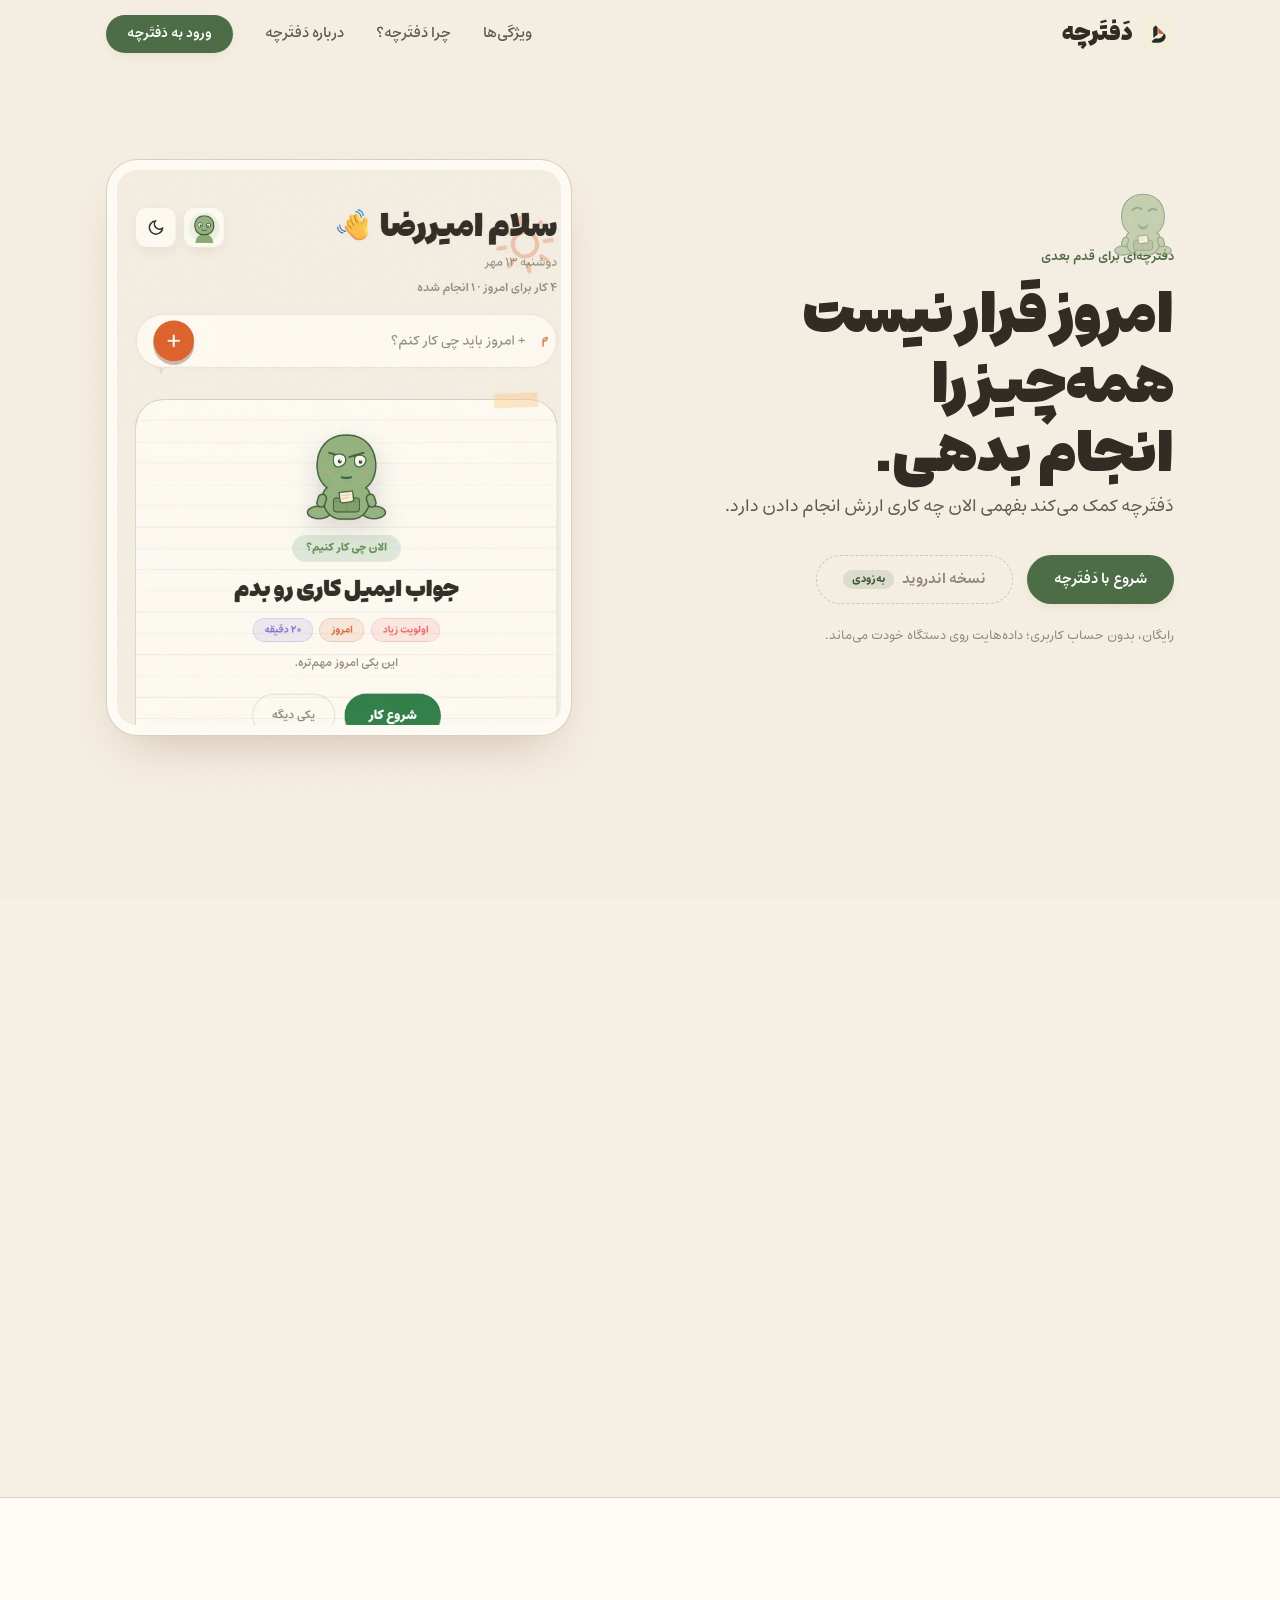
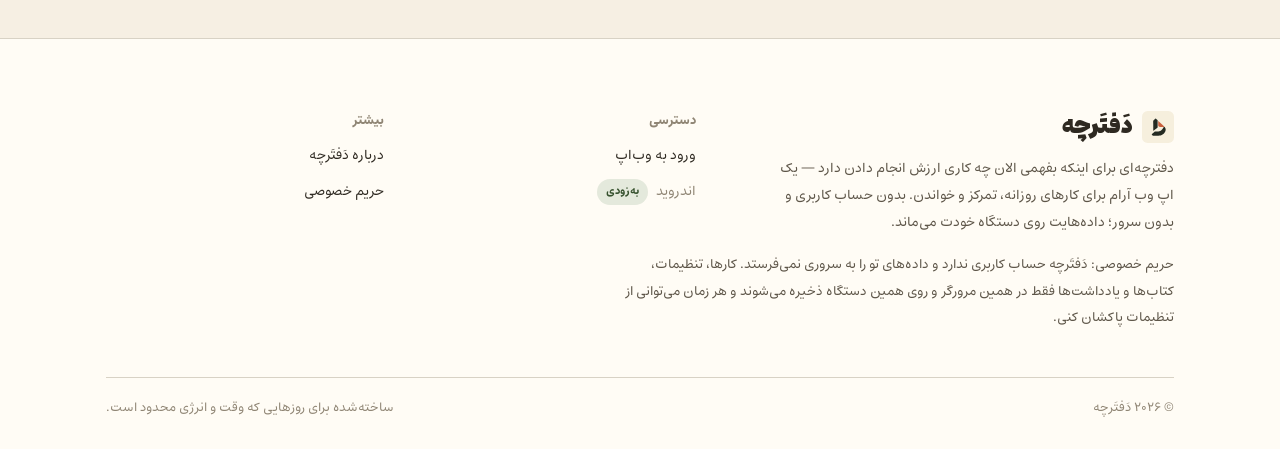
==== commit a6077a51: "v2.7" ====
(no text change in the page or its own stylesheets)
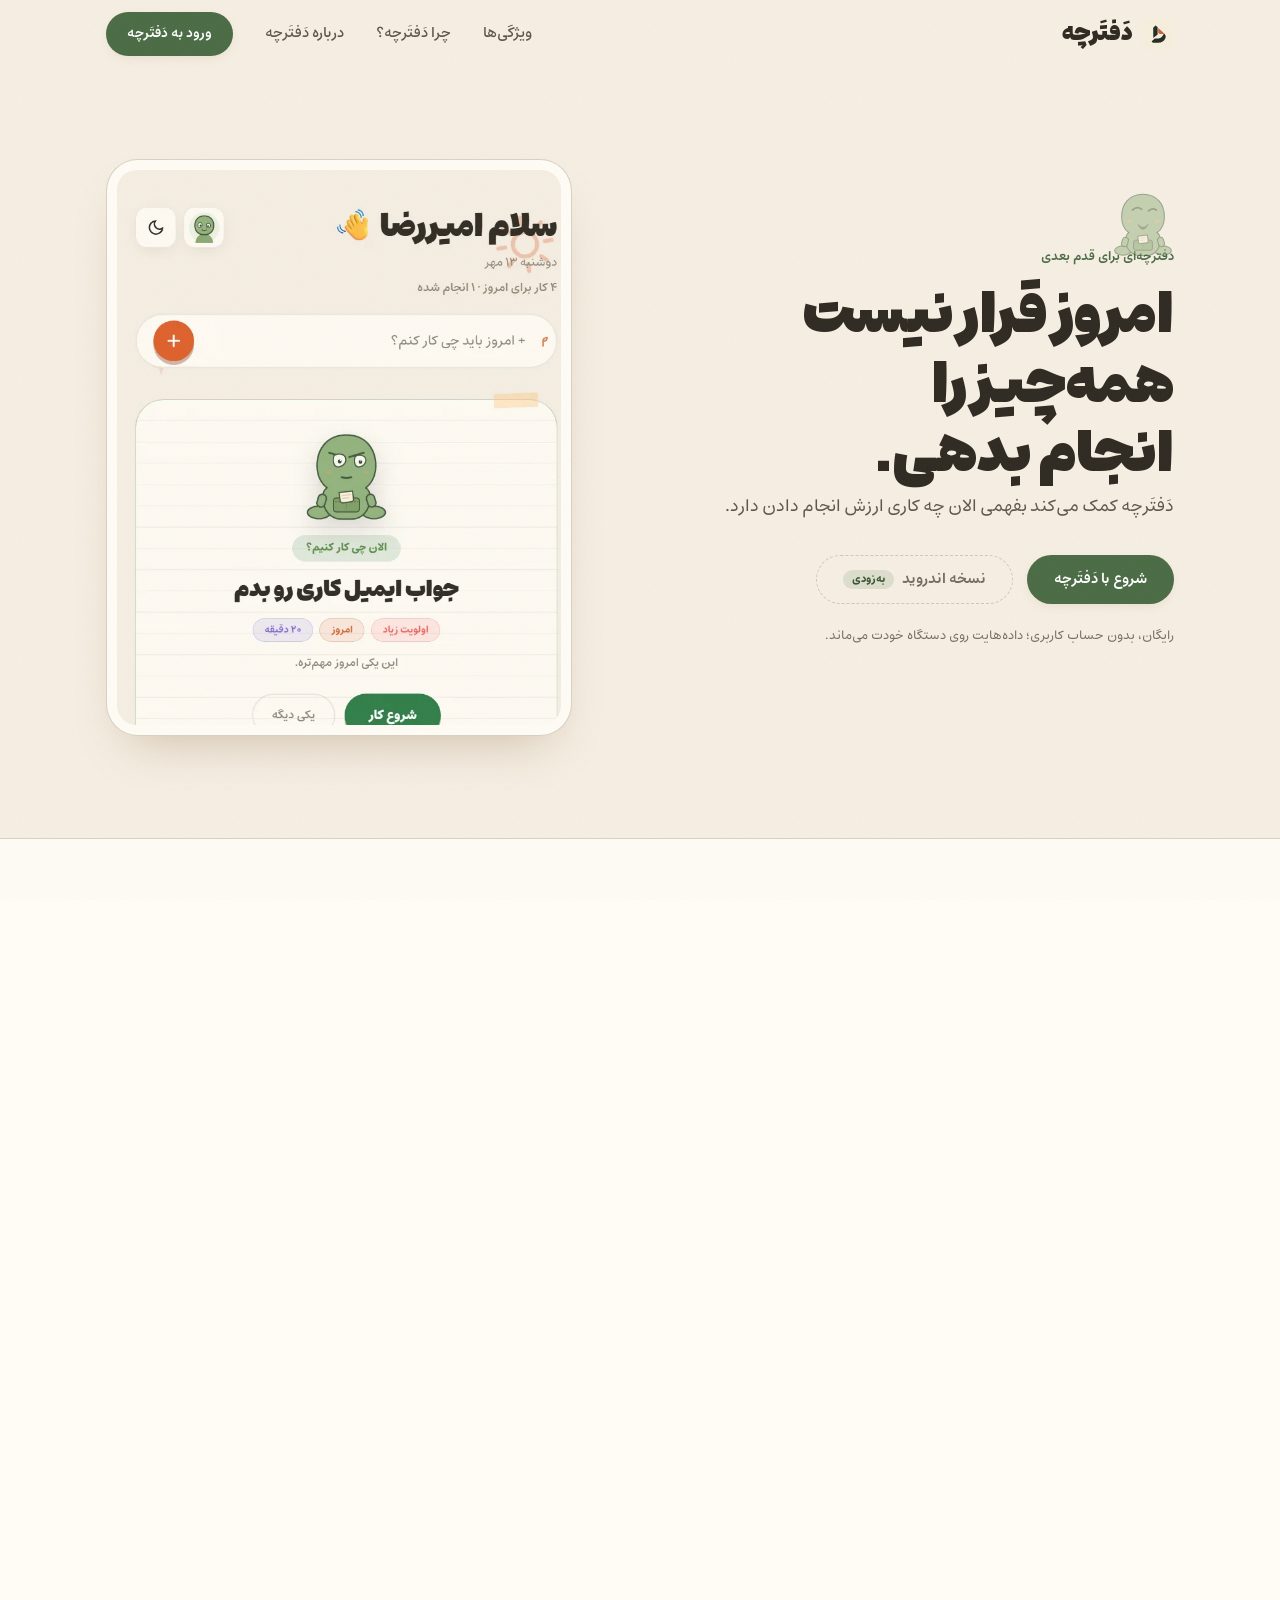
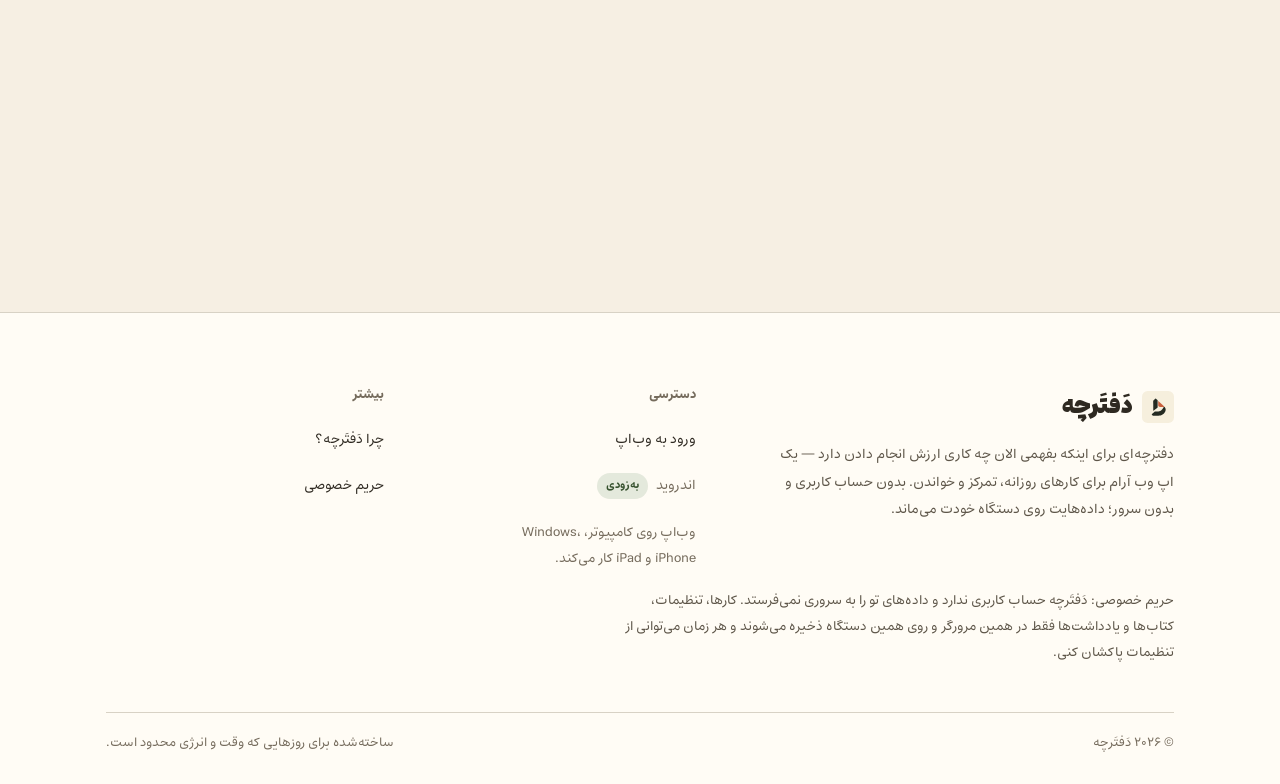
==== commit a5ba5cb6: "update ui ux" ====
--- a/index.html
+++ b/index.html
@@ -4,31 +4,35 @@
 <meta charset="UTF-8"/>
 <!-- Content-Security-Policy — the landing's own, deliberately tighter than the
      app's: it loads nothing but same-origin files, so no CDN host is allowed.
-     The one inline script (the `.lp-js` flag that arms the reveal animation)
-     is pinned by hash, the same way the app shell pins its inline theme script. -->
-<meta http-equiv="Content-Security-Policy" content="default-src 'self'; script-src 'self' 'sha256-jEThls8JuAmDRTUrIEu94u2wvboVvkX6JvEEnhyTnQ0='; style-src 'self'; img-src 'self' data:; font-src 'self'; manifest-src 'self'; base-uri 'self'; form-action 'none'; object-src 'none'"/>
+     There is no inline script and no inline style on this page, so neither
+     directive needs a hash to pin, and nothing here has to be kept in step with
+     a hash when the page changes. No web app manifest is declared on purpose:
+     the installable thing is the app at app.daftrche.ir, and a manifest served
+     from here could only ever install the landing under the product's name. -->
+<meta http-equiv="Content-Security-Policy" content="default-src 'self'; script-src 'self'; style-src 'self'; img-src 'self' data:; font-src 'self'; base-uri 'self'; form-action 'none'; object-src 'none'"/>
 <meta name="viewport" content="width=device-width, initial-scale=1, viewport-fit=cover"/>
 <meta name="color-scheme" content="light"/>
 <meta name="theme-color" content="#f6efe3"/>
 <title>دَفتَرچه — بفهم الان چه کاری ارزش انجام دادن دارد</title>
 <meta name="description" content="دَفتَرچه یک دفترچهٔ آرام برای کارهای روزانه، تمرکز و خواندن است. به‌جای فهرست بلندِ کارها، کمکت می‌کند بفهمی الان کدام کار ارزش انجام دادن دارد."/>
-<!-- The page's own address, for crawlers and social cards. It is a placeholder
-     until the domain is chosen: replace `daftarche.example` here and in the
-     og:url / og:image tags below with the real domain. The landing owns the
-     root domain; the web app is served from a subdomain of it. -->
-<link rel="canonical" href="https://daftarche.example/"/>
+<!-- The page's own address, for crawlers and social cards. `daftrche.ir` is the
+     domain in CNAME and the landing owns its root; the web app is served from
+     `app.daftrche.ir`, the address js/config.js hands to every [data-app-link].
+     Keep the three in step — canonical, og:url and og:image all describe this
+     one page, and a card is only as good as the URL it points at. -->
+<link rel="canonical" href="https://daftrche.ir/"/>
 <meta property="og:type" content="website"/>
 <meta property="og:site_name" content="دَفتَرچه"/>
 <meta property="og:locale" content="fa_IR"/>
 <meta property="og:title" content="دَفتَرچه — بفهم الان چه کاری ارزش انجام دادن دارد"/>
 <meta property="og:description" content="به‌جای فهرست بلندِ کارها، دفترچه کمکت می‌کند بفهمی الان کدام کار ارزش انجام دادن دارد."/>
-<meta property="og:url" content="https://daftarche.example/"/>
-<meta property="og:image" content="https://daftarche.example/assets/icons/icon-512.png"/>
-<meta property="og:image:alt" content="نشان دَفتَرچه"/>
-<meta name="twitter:card" content="summary"/>
-<!-- Arming the reveal animation before the first paint: without this flag the
-     page is simply visible, so nothing depends on the script to be readable. -->
-<script>document.documentElement.classList.add('lp-js');</script>
+<meta property="og:url" content="https://daftrche.ir/"/>
+<meta property="og:image" content="https://daftrche.ir/assets/social/og.png"/>
+<meta property="og:image:type" content="image/png"/>
+<meta property="og:image:width" content="1200"/>
+<meta property="og:image:height" content="630"/>
+<meta property="og:image:alt" content="نشان دَفتَرچه، همراه با این جمله: امروز قرار نیست همه‌چیز را انجام بدهی."/>
+<meta name="twitter:card" content="summary_large_image"/>
 <link rel="icon" type="image/svg+xml" href="assets/icons/favicon.svg"/>
 <link rel="apple-touch-icon" sizes="180x180" href="assets/icons/apple-touch-icon.png"/>
 <link rel="preload" as="font" type="font/woff2" crossorigin href="assets/fonts/Estedad[wght].woff2"/>
@@ -49,8 +53,8 @@
     </a>
 
     <button class="lp-menu-btn" type="button" aria-expanded="false" aria-controls="lpNav" aria-label="منوی صفحه">
-      <svg class="lp-open" viewBox="0 0 24 24" fill="none" stroke="currentColor" stroke-width="2" stroke-linecap="round" aria-hidden="true"><path d="M4 7h16M4 12h16M4 17h16"/></svg>
-      <svg class="lp-close" viewBox="0 0 24 24" fill="none" stroke="currentColor" stroke-width="2" stroke-linecap="round" aria-hidden="true"><path d="M6 6l12 12M18 6L6 18"/></svg>
+      <svg class="lp-open" viewBox="0 0 24 24" fill="none" stroke="currentColor" stroke-width="1.8" stroke-linecap="round" aria-hidden="true"><path d="M4 7h16M4 12h16M4 17h16"/></svg>
+      <svg class="lp-close" viewBox="0 0 24 24" fill="none" stroke="currentColor" stroke-width="1.8" stroke-linecap="round" aria-hidden="true"><path d="M6 6l12 12M18 6L6 18"/></svg>
     </button>
 
     <nav class="lp-nav" id="lpNav" aria-label="ناوبری اصلی">
@@ -63,10 +67,9 @@
 
     <!-- Entry to the web app. Its destination comes from js/config.js, the one
          place to edit — every [data-app-link] on the page follows that value.
-         The href below is the same placeholder, so it still works without
-         scripting. The real `app.<DOMAIN>` address is deliberately not fixed
-         yet. -->
-    <a class="lp-btn lp-btn-primary lp-cta" href="https://app.daftarche.example/" data-app-link>ورود به دَفتَرچه</a>
+         The href below carries that same address on its own, so the button
+         still reaches the app with scripting switched off. -->
+    <a class="lp-btn lp-btn-primary lp-cta" href="https://app.daftrche.ir/" data-app-link>ورود به دَفتَرچه</a>
   </div>
 </header>
 
@@ -81,7 +84,7 @@
         <h1 class="lp-display" id="heroTitle">امروز قرار نیست همه‌چیز را انجام بدهی.</h1>
         <p class="lp-lead">دَفتَرچه کمک می‌کند بفهمی الان چه کاری ارزش انجام دادن دارد.</p>
         <div class="lp-actions">
-          <a class="lp-btn lp-btn-primary" href="https://app.daftarche.example/" data-app-link>شروع با دَفتَرچه</a>
+          <a class="lp-btn lp-btn-primary" href="https://app.daftrche.ir/" data-app-link>شروع با دَفتَرچه</a>
           <span class="lp-btn lp-btn-soon">نسخه اندروید <span class="lp-soon-tag">به‌زودی</span></span>
         </div>
         <p class="lp-hero-note">رایگان، بدون حساب کاربری؛ داده‌هایت روی دستگاه خودت می‌ماند.</p>
@@ -95,48 +98,51 @@
     </div>
   </section>
 
-  <!-- ═══ Problem ═══ -->
-  <section class="lp-section" id="problem" aria-labelledby="problemTitle">
-    <div class="lp-wrap">
-      <div class="lp-problem-head lp-reveal">
-        <h2 class="lp-h2" id="problemTitle">وقتی همه‌چیز مهم به نظر می‌رسد، از کجا شروع می‌کنی؟</h2>
-        <p class="lp-sub">سه چیز معمولاً وسط راه می‌ایستد؛ نه فهرست، نه یادآور.</p>
-      </div>
-
-      <ul class="lp-problem-grid">
-        <li class="lp-problem-card lp-reveal">
-          <span class="lp-ico" aria-hidden="true">
-            <svg viewBox="0 0 24 24" fill="none" stroke="currentColor" stroke-width="1.8" stroke-linecap="round" stroke-linejoin="round"><path d="M4 6h16M4 12h16M4 18h9"/></svg>
-          </span>
-          <h3>کارهای زیاد</h3>
-          <p>هر کاری که می‌نویسی، همان لحظه مهم به نظر می‌رسد — و فهرست بلندتر و سنگین‌تر می‌شود.</p>
-        </li>
-        <li class="lp-problem-card lp-reveal">
-          <span class="lp-ico" aria-hidden="true">
-            <svg viewBox="0 0 24 24" fill="none" stroke="currentColor" stroke-width="1.8" stroke-linecap="round" stroke-linejoin="round"><rect x="2" y="7" width="18" height="10" rx="2.5"/><path d="M22 10.5v3"/><path d="M6 10.6v2.8"/></svg>
-          </span>
-          <h3>انرژی محدود</h3>
-          <p>بعضی روزها فقط زمان کم نیست؛ توان هم کم است. برنامه‌ای که این را نمی‌داند، شکست می‌خورد.</p>
-        </li>
-        <li class="lp-problem-card lp-reveal">
-          <span class="lp-ico" aria-hidden="true">
-            <svg viewBox="0 0 24 24" fill="none" stroke="currentColor" stroke-width="1.8" stroke-linecap="round" stroke-linejoin="round"><circle cx="12" cy="12" r="9"/><path d="M9.4 9.4a2.7 2.7 0 1 1 3.6 2.5c-.6.3-1 .8-1 1.5v.2"/><path d="M12 17.1h.01"/></svg>
-          </span>
-          <h3>تصمیم‌های زیاد</h3>
-          <p>لحظه‌ای که باید انتخاب کنی از کدام شروع کنی، همان لحظه‌ای است که همه‌چیز متوقف می‌شود.</p>
-        </li>
-      </ul>
-    </div>
-  </section>
-
-  <!-- ═══ Decision Layer ═══ -->
+  <!-- ═══ Why — the page's centre: what gets in the way, then the five-step answer ═══
+       These were two sections asking one question from both ends — «وقتی همه‌چیز
+       مهم به نظر می‌رسد، از کجا شروع می‌کنی؟» and «لایهٔ تصمیم». The three problems
+       now read as one compact staircase under the shared heading, and the flow
+       keeps the rest of that heading as its own caption. Nothing is dropped and
+       no card row is left dangling; the anchor stays `#why`, which is the one the
+       header links to. -->
   <section class="lp-section lp-why" id="why" aria-labelledby="whyTitle">
     <div class="lp-wrap">
       <div class="lp-why-head lp-reveal">
-        <p class="lp-eyebrow">لایهٔ تصمیم</p>
+        <p class="lp-eyebrow">چرا دَفتَرچه</p>
         <h2 class="lp-h2" id="whyTitle">دَفتَرچه فقط نمی‌پرسد «چه کارهایی داری؟» <span class="lp-emph">کمکت می‌کند بفهمی «الان کدام را انجام بدهی؟»</span></h2>
-        <p class="lp-lead">تفاوت دَفتَرچه در مرتب‌کردن کارها نیست؛ در کوتاه‌کردن راهِ رسیدن به یک قدم بعدی است. هر بار پنج چیز ساده را کنار هم می‌گذارد.</p>
-      </div>
+        <p class="lp-lead">تفاوت دَفتَرچه در مرتب‌کردن کارها نیست؛ در کوتاه‌کردن راهِ رسیدن به یک قدم بعدی است.</p>
+      </div>
+
+      <div class="lp-zig-head lp-reveal">
+        <h3 class="lp-h3">وقتی همه‌چیز مهم به نظر می‌رسد، از کجا شروع می‌کنی؟</h3>
+        <p class="lp-sub">سه چیز معمولاً وسط راه می‌ایستد؛ نه فهرست، نه یادآور.</p>
+      </div>
+
+      <ul class="lp-zig">
+        <li class="lp-reveal">
+          <span class="lp-ico" aria-hidden="true">
+            <svg viewBox="0 0 24 24" fill="none" stroke="currentColor" stroke-width="1.8" stroke-linecap="round" stroke-linejoin="round"><path d="M4 6h16M4 12h16M4 18h9"/></svg>
+          </span>
+          <h4>کارهای زیاد</h4>
+          <p>هر کاری که می‌نویسی، همان لحظه مهم به نظر می‌رسد — و فهرست بلندتر و سنگین‌تر می‌شود.</p>
+        </li>
+        <li class="lp-reveal">
+          <span class="lp-ico" aria-hidden="true">
+            <svg viewBox="0 0 24 24" fill="none" stroke="currentColor" stroke-width="1.8" stroke-linecap="round" stroke-linejoin="round"><rect x="2" y="7" width="18" height="10" rx="2.5"/><path d="M22 10.5v3"/><path d="M6 10.6v2.8"/></svg>
+          </span>
+          <h4>انرژی محدود</h4>
+          <p>بعضی روزها فقط زمان کم نیست؛ توان هم کم است. برنامه‌ای که این را نمی‌داند، شکست می‌خورد.</p>
+        </li>
+        <li class="lp-reveal">
+          <span class="lp-ico" aria-hidden="true">
+            <svg viewBox="0 0 24 24" fill="none" stroke="currentColor" stroke-width="1.8" stroke-linecap="round" stroke-linejoin="round"><circle cx="12" cy="12" r="9"/><path d="M9.4 9.4a2.7 2.7 0 1 1 3.6 2.5c-.6.3-1 .8-1 1.5v.2"/><path d="M12 17.1h.01"/></svg>
+          </span>
+          <h4>تصمیم‌های زیاد</h4>
+          <p>لحظه‌ای که باید انتخاب کنی از کدام شروع کنی، همان لحظه‌ای است که همه‌چیز متوقف می‌شود.</p>
+        </li>
+      </ul>
+
+      <h3 class="lp-h3 lp-flow-cap lp-reveal">هر بار پنج چیز ساده را کنار هم می‌گذارد.</h3>
 
       <ol class="lp-flow">
         <li class="lp-reveal">
@@ -207,11 +213,11 @@
           <span class="lp-feat-tag">الان چی کار کنیم؟</span>
           <h3>وقتی نمی‌دانی از کجا شروع کنی.</h3>
           <p>دَفتَرچه با توجه به حال، وقت و اولویت‌ها یک کار را پیشنهاد می‌دهد — و می‌گوید چرا همان.</p>
-          <div class="lp-receipt" aria-hidden="true">
-            <span class="lp-receipt-row"><span class="lp-dot"></span><span>حال</span><b>بد نیستم</b></span>
-            <span class="lp-receipt-row"><span class="lp-dot"></span><span>وقت</span><b>کم</b></span>
-            <span class="lp-receipt-row"><span class="lp-dot"></span><span>پیشنهاد</span><b>جواب ایمیل کاری</b></span>
-          </div>
+          <ul class="lp-receipt" aria-label="نمونهٔ پیشنهاد">
+            <li class="lp-receipt-row"><span class="lp-dot" aria-hidden="true"></span><span>حال</span><b>بد نیستم</b></li>
+            <li class="lp-receipt-row"><span class="lp-dot" aria-hidden="true"></span><span>وقت</span><b>کم</b></li>
+            <li class="lp-receipt-row"><span class="lp-dot" aria-hidden="true"></span><span>پیشنهاد</span><b>جواب ایمیل کاری</b></li>
+          </ul>
         </article>
 
         <article class="lp-feat lp-feat-c lp-reveal">
@@ -242,10 +248,14 @@
     </div>
   </section>
 
-  <!-- ═══ Characters ═══ -->
+  <!-- ═══ Characters, and the days they are for ═══
+       One section rather than two. «هر روز شبیه روز قبل نیست» and «برای روزهایی
+       که شبیه هم نیستند» were the same sentence told twice, so the five
+       companions and the four days they answer now share a heading, with the
+       second line kept as the list's own heading instead of a second section. -->
   <section class="lp-section" id="characters" aria-labelledby="charactersTitle">
-    <div class="lp-wrap lp-chars">
-      <div class="lp-reveal">
+    <div class="lp-wrap">
+      <div class="lp-chars-head lp-reveal">
         <h2 class="lp-h2" id="charactersTitle">هر روز شبیه روز قبل نیست.</h2>
         <p class="lp-sub">دفترچه چند همراه دارد که هرکدام برای یک نوع روز ساخته شده‌اند.</p>
       </div>
@@ -277,13 +287,9 @@
           <span>جرقهٔ روزهای خوب.</span>
         </li>
       </ul>
-    </div>
-  </section>
-
-  <!-- ═══ Use Cases ═══ -->
-  <section class="lp-section" id="usecases" aria-labelledby="usecasesTitle">
-    <div class="lp-wrap">
-      <h2 class="lp-h2 lp-reveal" id="usecasesTitle">برای روزهایی که شبیه هم نیستند</h2>
+
+      <h3 class="lp-h3 lp-days-head lp-reveal">برای روزهایی که شبیه هم نیستند</h3>
+
       <ul class="lp-uses">
         <li class="lp-use lp-reveal">
           <blockquote>امروز وقت کمی دارم.</blockquote>
@@ -302,30 +308,6 @@
           <p>Focus را شروع کن.</p>
         </li>
       </ul>
-    </div>
-  </section>
-
-  <!-- ═══ Platforms ═══ -->
-  <section class="lp-section" id="platforms" aria-labelledby="platformsTitle">
-    <div class="lp-wrap">
-      <div class="lp-platforms-head lp-reveal">
-        <h2 class="lp-h2" id="platformsTitle">روی هر صفحه‌ای که هستی، ادامه بده.</h2>
-      </div>
-      <div class="lp-platform-grid">
-        <div class="lp-platform lp-reveal">
-          <h3>وب</h3>
-          <p>برای کامپیوتر، Windows، iPhone و iPad</p>
-          <a class="lp-btn lp-btn-primary" href="https://app.daftarche.example/" data-app-link>ورود به دَفتَرچه</a>
-        </div>
-        <div class="lp-platform lp-platform-soon lp-reveal">
-          <h3>اندروید</h3>
-          <p>نسخه Android — به‌زودی</p>
-          <span class="lp-btn lp-btn-soon">به‌زودی</span>
-          <!-- جای لینک فروشگاه‌ها (بازار / مایکت) برای روز انتشار APK؛
-               خالی می‌ماند تا جایی برای مقصد ساختگی ساخته نشود. -->
-          <div class="lp-stores"></div>
-        </div>
-      </div>
     </div>
   </section>
 
@@ -336,7 +318,7 @@
       <h2 class="lp-display" id="startTitle">لازم نیست امروز همه‌چیز را انجام بدهی.</h2>
       <p class="lp-emph-line">فقط قدم بعدی را پیدا کن.</p>
       <div class="lp-actions">
-        <a class="lp-btn lp-btn-primary" href="https://app.daftarche.example/" data-app-link>شروع با دَفتَرچه</a>
+        <a class="lp-btn lp-btn-primary" href="https://app.daftrche.ir/" data-app-link>شروع با دَفتَرچه</a>
       </div>
     </div>
   </section>
@@ -355,18 +337,24 @@
         <p>دفترچه‌ای برای اینکه بفهمی الان چه کاری ارزش انجام دادن دارد — یک اپ وب آرام برای کارهای روزانه، تمرکز و خواندن. بدون حساب کاربری و بدون سرور؛ داده‌هایت روی دستگاه خودت می‌ماند.</p>
       </div>
 
+      <!-- Where it runs. This is the whole of what the old «روی هر صفحه‌ای که
+           هستی» section said, minus its fourth filled CTA: the web app is the
+           link, Android is a note because it has not shipped, and the store
+           links (بازار / مایکت) join this list the day the APK does — no slot
+           is held open for a destination that does not exist yet. -->
       <nav aria-label="دسترسی‌ها">
         <h3>دسترسی</h3>
         <ul>
-          <li><a href="https://app.daftarche.example/" data-app-link>ورود به وب‌اپ</a></li>
+          <li><a href="https://app.daftrche.ir/" data-app-link>ورود به وب‌اپ</a></li>
           <li><span class="lp-off">اندروید <span class="lp-soon-tag">به‌زودی</span></span></li>
         </ul>
+        <p class="lp-footer-note">وب‌اپ روی کامپیوتر، Windows، iPhone و iPad کار می‌کند.</p>
       </nav>
 
-      <nav aria-label="درباره">
+      <nav aria-label="بیشتر">
         <h3>بیشتر</h3>
         <ul>
-          <li><a href="#about">درباره دَفتَرچه</a></li>
+          <li><a href="#why">چرا دَفتَرچه؟</a></li>
           <li><a href="#privacy">حریم خصوصی</a></li>
         </ul>
       </nav>
--- a/css/base.css
+++ b/css/base.css
@@ -38,6 +38,12 @@
   --pal-paper-text:#2e2921;
   --pal-paper-text2:#5d5548;
   --pal-paper-muted:#8f8574;
+  /* The muted tone that may carry text. The grey above is a surface tint: at
+     3.18:1 on paper, 3.55:1 on a card and 3.64:1 on white it is not a text
+     colour. This one measures 4.58:1 / 5.11:1 / 5.23:1 — it clears WCAG 2.2 AA
+     for body copy on every surface the landing paints, while staying the same
+     warm grey family and staying readable as *secondary* text. */
+  --pal-paper-muted-strong:#756b5c;
   --pal-paper-border:rgba(80,60,30,.10);
   --pal-paper-border-strong:rgba(80,60,30,.22);
   --pal-paper-accent:#e05f28;
@@ -100,6 +106,14 @@
   --duration-base:.3s;
   --duration-slow:.5s;
   --ease-out:cubic-bezier(.22,1,.36,1);
+
+  /* ── Stacking order ──
+     Three layers, named so no rule has to guess a number: the sticky header,
+     the paper grain that deliberately sits above it, and the skip link, which
+     is the one thing that must clear both. */
+  --z-header:50;
+  --z-grain:97;
+  --z-skip:100;
 }
 
 /* ── Page ───────────────────────────────────────────────────────────────── */
@@ -110,7 +124,7 @@
 /* The paper grain the whole notebook is printed on — a fixed, non-interactive
    texture layer. It is a data: SVG, which is why the landing's CSP allows
    img-src data:. */
-body::after{content:'';position:fixed;inset:0;z-index:97;pointer-events:none;opacity:.05;
+body::after{content:'';position:fixed;inset:0;z-index:var(--z-grain);pointer-events:none;opacity:.05;
   background-image:url("data:image/svg+xml,%3Csvg xmlns='http://www.w3.org/2000/svg' width='140' height='140'%3E%3Cfilter id='n'%3E%3CfeTurbulence type='fractalNoise' baseFrequency='0.85' numOctaves='2'/%3E%3C/filter%3E%3Crect width='140' height='140' filter='url(%23n)'/%3E%3C/svg%3E")}
 
 /* ── Accessibility foundation ──────────────────────────────────────────── */
--- a/css/landing.css
+++ b/css/landing.css
@@ -1,5 +1,5 @@
 /* ═══ Landing — صفحهٔ معرفی دَفتَرچه ═══
-   This sheet is only loaded by landing.html. It reuses the app's own design
+   This sheet is only loaded by index.html. It reuses the app's own design
    system — fonts, palette table, radii, shadows and motion tokens all come from
    css/base.css; nothing here invents a colour. The accent is the notebook's
    green (the sage palette, the colour the guide character already is) rather
@@ -15,7 +15,10 @@
   --lp-surface: var(--pal-paper-surface);
   --lp-text: var(--pal-paper-text);
   --lp-text-2: var(--pal-paper-text2);
-  --lp-muted: var(--pal-paper-muted);
+  /* Text, not tint: the palette's muted grey is a surface wash that fails
+     contrast as type, so the landing reads secondary text from the AA-safe
+     tone beside it (measured ratios in base.css). */
+  --lp-muted: var(--pal-paper-muted-strong);
   --lp-border: var(--pal-paper-border-strong);
 
   /* ── One green accent, from the sage palette (the guide's own green) ── */
@@ -67,9 +70,12 @@
   inset-inline: 0;
   top: 8px;
   width: max-content;
+  min-height: 44px;
+  display: inline-flex;
+  align-items: center;
   margin-inline: auto;
   transform: translateY(-200%);
-  z-index: 100;
+  z-index: var(--z-skip);
   padding: 10px 18px;
   border-radius: var(--radius-pill);
   background: var(--lp-green);
@@ -117,6 +123,17 @@
   font-size: 1rem;
   line-height: 1.9;
   color: var(--lp-muted);
+}
+
+/* A heading below an h2 — the problems row and the flow both sit under the one
+   section heading, so both are labelled at this level rather than promoted to a
+   second h2 and a second section. */
+.lp-h3 {
+  font-family: var(--font-personality);
+  font-size: clamp(1.08rem, 1.8vw, 1.35rem);
+  font-weight: 700;
+  line-height: 1.55;
+  text-wrap: balance;
 }
 
 .lp-emph {
@@ -194,7 +211,7 @@
 .lp-header {
   position: sticky;
   top: 0;
-  z-index: 50;
+  z-index: var(--z-header);
   background: var(--lp-bg);
   border-bottom: 1px solid transparent;
   transition: border-color var(--duration-base), box-shadow var(--duration-base);
@@ -215,6 +232,7 @@
   display: inline-flex;
   align-items: center;
   gap: 10px;
+  min-height: 44px; /* the wordmark is a link: a 32px mark is not a tap target */
   text-decoration: none;
   color: var(--lp-text);
   margin-inline-end: auto;
@@ -234,7 +252,9 @@
   list-style: none;
 }
 .lp-nav a {
-  display: inline-block;
+  display: inline-flex;
+  align-items: center;
+  min-height: 44px;
   padding: 9px 14px;
   border-radius: var(--radius-pill);
   font-size: 15px;
@@ -247,7 +267,7 @@
   .lp-nav a:hover { color: var(--lp-green); background: var(--lp-green-soft); }
 }
 
-.lp-header .lp-cta { padding: 11px 20px; font-size: 14px; }
+.lp-header .lp-cta { min-height: 44px; padding: 11px 20px; font-size: 14px; }
 
 .lp-menu-btn {
   display: none;
@@ -310,17 +330,33 @@
   animation: lpBob 6.5s ease-in-out infinite;
 }
 .lp-hero-char { position: absolute; inset-inline-start: -4px; top: -58px; width: 70px; }
-/* On a phone the hero's top padding is too thin for a peeking character to clear
-   the sticky header, so it is drawn smaller and closer to the eyebrow. */
 /* On a phone the header is tight, so the wordmark, the mark and the CTA are
    trimmed together rather than letting the CTA wrap or slide off the edge. */
 @media (max-width: 640px) {
   .lp-header-inner { gap: 10px; }
   .lp-brand img { width: 28px; height: 28px; }
   .lp-brand span { font-size: 19px; }
-  .lp-menu-btn { width: 42px; height: 42px; }
-  .lp-header .lp-cta { padding: 10px 15px; font-size: 13px; }
+  /* 44px, not 42: the one control that is only ever tapped is the last one that
+     should be under the size a thumb can hit. */
+  .lp-menu-btn { width: 44px; height: 44px; }
+  .lp-header .lp-cta { min-height: 44px; padding: 10px 15px; font-size: 13px; }
+  /* The hero's own top padding is too thin for a peeking character to clear the
+     sticky header, so on a phone it is drawn smaller and nearer the eyebrow. */
   .lp-hero-char { top: -16px; inset-inline-start: auto; inset-inline-end: 0; width: 52px; opacity: .45; }
+}
+
+/* The narrowest phones have no room for the wordmark, the menu button and the
+   entry button on one row: at 320px that row needs 282px and the padded column
+   offers 263, so the CTA was being pushed into the gutter (it stayed on screen,
+   but outside the margin every other element respects). The CTA is the one of
+   the three that has to stay, so the wordmark goes — the mark alone is still the
+   link home, still named for a screen reader, and the page says دَفتَرچه in its
+   hero two lines below. */
+@media (max-width: 355px) {
+  .lp-header .lp-brand span { display: none; }
+  /* Standing alone, the mark is 28px wide: 8px of padding either side makes it
+     the same 44px target as the button beside it. */
+  .lp-header .lp-brand { padding-inline: 8px; }
 }
 
 /* ═══ The framed screenshot (the real product, not a mockup) ═══
@@ -343,23 +379,39 @@
   border-radius: var(--radius-lg);
 }
 
-/* ═══ Problem ═══ */
-.lp-problem-head { max-width: 62ch; }
-.lp-problem-grid {
-  display: grid;
-  gap: 18px;
-  margin-top: clamp(30px, 4vw, 52px);
+/* ═══ The problems — a staircase, not three equal cards ═══
+   Three identical cards side by side was the shape the redesign audit flagged:
+   equal weight, equal height, nothing to look at twice, and a whole band of the
+   page spent on it. The same three points now step down across the row behind a
+   hairline each, which reads as a sequence (and as the diagnosis the section
+   makes) rather than as a menu of features. */
+.lp-zig-head { max-width: 62ch; margin-top: clamp(32px, 4.5vw, 58px); }
+.lp-zig-head .lp-h3 { margin-bottom: 8px; }
+.lp-zig {
+  display: grid;
+  gap: clamp(18px, 2.6vw, 28px);
+  margin-top: clamp(22px, 3vw, 34px);
   grid-template-columns: 1fr;
 }
-@media (min-width: 720px) { .lp-problem-grid { grid-template-columns: repeat(3, 1fr); } }
-.lp-problem-card {
-  display: flex;
-  flex-direction: column;
-  gap: 14px;
-  padding: 26px 24px;
-  border-radius: var(--radius-lg);
-  background: var(--lp-surface);
-  border: 1px solid var(--lp-border);
+.lp-zig li {
+  display: grid;
+  gap: 12px;
+  align-content: start;
+  padding-top: 20px;
+  border-top: 2px solid var(--lp-border);
+}
+.lp-zig h4 {
+  font-family: var(--font-personality);
+  font-size: 17px;
+  font-weight: 700;
+}
+.lp-zig p { font-size: 14.5px; line-height: 1.9; color: var(--lp-text-2); }
+@media (min-width: 820px) {
+  .lp-zig { grid-template-columns: repeat(3, 1fr); }
+  /* The step: each point sits a little lower than the last, so the row reads
+     as one argument in three beats instead of three parallel boxes. */
+  .lp-zig li:nth-child(2) { margin-top: 26px; }
+  .lp-zig li:nth-child(3) { margin-top: 52px; }
 }
 .lp-ico {
   width: 52px;
@@ -371,12 +423,8 @@
   color: var(--lp-green-strong);
 }
 .lp-ico svg { width: 26px; height: 26px; }
-.lp-problem-card h3 {
-  font-family: var(--font-personality);
-  font-size: 18px;
-  font-weight: 700;
-}
-.lp-problem-card p { font-size: 14.5px; line-height: 1.85; color: var(--lp-text-2); }
+.lp-zig .lp-ico { width: 44px; height: 44px; border-radius: var(--radius-sm); }
+.lp-zig .lp-ico svg { width: 22px; height: 22px; }
 
 /* ═══ Decision Layer — the centre of the page ═══ */
 .lp-why { background: var(--lp-surface); border-block: 1px solid var(--lp-border); }
@@ -384,10 +432,13 @@
 .lp-why-head .lp-h2 { margin-bottom: 18px; }
 .lp-why-head .lp-emph { margin-block-start: 6px; }
 
+/* The caption the five steps answer, one heading down from the section's own. */
+.lp-flow-cap { margin-top: clamp(44px, 6vw, 78px); }
+
 .lp-flow {
   display: grid;
   gap: 26px;
-  margin-top: clamp(34px, 5vw, 60px);
+  margin-top: clamp(20px, 2.6vw, 30px);
   list-style: none;
   counter-reset: none;
   grid-template-columns: 1fr;
@@ -406,12 +457,15 @@
   border: 1px solid var(--lp-border);
 }
 /* The connector: a soft dashed thread through the row, hidden on the narrow
-   columns where the cards stack and there is no single line to follow. */
+   columns where the cards stack and there is no single line to follow. It hangs
+   off the *trailing* edge rather than the leading one, which is what makes it
+   work in a right-to-left row: on the leading edge every dash lands in the next
+   card's outer margin and the last pair is left unjoined. */
 @media (min-width: 1040px) {
   .lp-flow li::after {
     content: '';
     position: absolute;
-    inset-inline-start: -16px;
+    inset-inline-end: -16px;
     top: 46px;
     width: 16px;
     border-top: 2px dashed var(--lp-border);
@@ -449,16 +503,29 @@
   gap: 20px;
   margin-top: clamp(30px, 4vw, 52px);
   grid-template-columns: 1fr;
-  /* Cards keep their own height instead of stretching to their neighbour, so a
-     text card never grows a hollow middle just to match a tall screenshot. */
-  align-items: start;
+  /* Cards share their row's height, so the receipt and the shelf can be pinned
+     to a common baseline by `margin-top: auto` instead of floating at whatever
+     height their own text happened to end at. */
+  align-items: stretch;
 }
 @media (min-width: 900px) {
   .lp-bento { grid-template-columns: repeat(12, 1fr); }
-  .lp-feat-a { grid-column: span 7; }
-  .lp-feat-b { grid-column: span 5; }
-  .lp-feat-c { grid-column: span 5; }
-  .lp-feat-d { grid-column: span 7; }
+  /* Like sits beside like. Two of these cards carry a 4:5 phone screenshot — the
+     tallest thing in the section at ~525px — and two carry copy with a small
+     receipt or shelf under it at ~300px. Paired off against each other, the
+     short card was always standing in a hole: with `align-items: start` the hole
+     showed as 403px and 369px of bare page beside it, and with `stretch` the card
+     grew to swallow the hole and it reappeared *inside* the card, 419px of empty
+     surface above a dashed receipt. Matching the pairs removes the hole instead
+     of relocating it, and costs nothing: the spans stay asymmetric (7/5 over
+     5/7) and the tag→title→copy→receipt order is untouched.
+
+     The DOM order stays a، b، c، d — the order the section is read in when it
+     stacks into one column — and only the desktop placement changes. */
+  .lp-feat-a { grid-column: 1 / span 7; grid-row: 1; }
+  .lp-feat-c { grid-column: 8 / span 5; grid-row: 1; }
+  .lp-feat-b { grid-column: 1 / span 5; grid-row: 2; }
+  .lp-feat-d { grid-column: 6 / span 7; grid-row: 2; }
 }
 .lp-feat {
   display: flex;
@@ -481,16 +548,21 @@
   line-height: 1.4;
 }
 .lp-feat p { font-size: 14.5px; line-height: 1.9; color: var(--lp-text-2); }
-.lp-feat-media { margin-top: 6px; }
+/* Screenshots sit on the same baseline as the receipt and the shelf: they belong
+   to the bottom of their card, not to the paragraph above them. */
+.lp-feat-media { margin-top: auto; padding-top: 6px; }
 .lp-feat-media .lp-shot { box-shadow: var(--shadow-1); max-width: 420px; margin-inline: auto; }
 
 /* The decision "receipt" — how the What-Now answer is explained. Real text and
-   the app's own tokens, not a drawn-up fake screen. */
+   the app's own tokens, not a drawn-up fake screen. It is a labelled list rather
+   than decoration: this is the one concrete example of the mechanic anywhere on
+   the page, so a screen reader should hear it too. */
 .lp-receipt {
   display: flex;
   flex-direction: column;
   gap: 10px;
   margin-top: auto;
+  list-style: none;
   padding: 18px 20px;
   border-radius: var(--radius-lg);
   background: var(--lp-bg);
@@ -508,10 +580,13 @@
 .lp-shelf { margin-top: auto; display: grid; place-items: center; padding: 10px 0 4px; }
 .lp-shelf svg { width: min(220px, 70%); height: auto; color: var(--lp-green); opacity: .9; }
 
-/* ═══ Characters ═══ */
-.lp-chars { text-align: center; }
-.lp-chars .lp-h2 { margin-bottom: 10px; }
-.lp-chars .lp-sub { max-width: 52ch; margin-inline: auto; }
+/* ═══ Characters, and the days they are for ═══ */
+.lp-chars-head { text-align: center; }
+.lp-chars-head .lp-h2 { margin-bottom: 10px; }
+.lp-chars-head .lp-sub { max-width: 52ch; margin-inline: auto; }
+/* The list of days opens the section's second half — one heading further down,
+   where the old page started a section of its own to say the same thing. */
+.lp-days-head { margin-top: clamp(38px, 5vw, 64px); }
 .lp-char-grid {
   display: grid;
   gap: 16px;
@@ -566,36 +641,6 @@
   color: var(--lp-text);
 }
 .lp-use p { font-size: 15px; line-height: 1.9; color: var(--lp-text-2); }
-
-/* ═══ Platforms ═══ */
-.lp-platforms-head { max-width: 56ch; }
-.lp-platform-grid {
-  display: grid;
-  gap: 18px;
-  margin-top: clamp(30px, 4vw, 50px);
-  grid-template-columns: 1fr;
-}
-@media (min-width: 800px) { .lp-platform-grid { grid-template-columns: 1fr 1fr; } }
-.lp-platform {
-  display: flex;
-  flex-direction: column;
-  gap: 12px;
-  padding: 30px 28px;
-  border-radius: var(--radius-xl);
-  background: var(--lp-surface);
-  border: 1px solid var(--lp-border);
-}
-.lp-platform h3 {
-  font-family: var(--font-personality);
-  font-size: 20px;
-  font-weight: 700;
-}
-.lp-platform p { font-size: 15px; line-height: 1.9; color: var(--lp-text-2); }
-.lp-platform .lp-btn { align-self: flex-start; margin-top: 6px; }
-.lp-platform-soon { background: var(--lp-bg); }
-/* Room for store links (Cafe Bazaar / Myket) the day the APK ships: an empty
-   slot that already sits in the right place, so adding one changes no layout. */
-.lp-stores { display: flex; flex-wrap: wrap; gap: 10px; margin-top: 4px; }
 
 /* ═══ Final CTA ═══ */
 .lp-final { text-align: center; }
@@ -627,6 +672,19 @@
 }
 @media (max-width: 620px) { .lp-final-char { display: none; } }
 
+/* ═══ Not-found page ═══
+   The host serves the root 404.html for any address that does not exist, and
+   that page borrows this final-CTA composition as-is. The only thing it needs
+   that this page does not have is a character large enough to carry the
+   apology. */
+.lp-404-char {
+  display: block;
+  width: 132px;
+  height: auto;
+  margin-inline: auto;
+  opacity: .9;
+}
+
 /* ═══ Footer ═══ */
 .lp-footer {
   background: var(--lp-surface);
@@ -642,21 +700,39 @@
 .lp-footer-brand { display: flex; flex-direction: column; gap: 12px; max-width: 44ch; }
 .lp-footer-brand .lp-brand { margin-inline-end: 0; }
 .lp-footer-brand p { font-size: 14px; line-height: 1.95; color: var(--lp-text-2); }
-.lp-footer h2, .lp-footer h3 {
+.lp-footer h3 {
   font-size: 13px;
   font-weight: 700;
   color: var(--lp-muted);
   margin-bottom: 12px;
 }
-.lp-footer ul { list-style: none; display: flex; flex-direction: column; gap: 10px; }
-.lp-footer a { color: var(--lp-text); text-decoration: none; font-size: 14px; }
+/* Rows, not a list of underlined words: 44px each and 2px apart, which is what
+   makes a footer link a target rather than a line of 21px text. */
+.lp-footer ul { list-style: none; display: flex; flex-direction: column; gap: 2px; }
+.lp-footer a {
+  display: inline-flex;
+  align-items: center;
+  min-height: 44px;
+  color: var(--lp-text);
+  text-decoration: none;
+  font-size: 14px;
+}
 @media (hover: hover) { .lp-footer a:hover { color: var(--lp-green); } }
 .lp-footer .lp-off {
   color: var(--lp-muted);
   font-size: 14px;
   display: inline-flex;
   align-items: center;
+  min-height: 44px;
   gap: 8px;
+}
+/* Where the old platforms section now lives: one line under the access list. */
+.lp-footer-note {
+  max-width: 26ch;
+  margin-top: 12px;
+  font-size: 13.5px;
+  line-height: 1.9;
+  color: var(--lp-muted);
 }
 .lp-footer-bottom {
   margin-top: clamp(30px, 4vw, 46px);
@@ -679,33 +755,79 @@
   scroll-margin-top: 90px;
 }
 
+/* ═══ Phone legibility ═══
+   Body copy is never under 16px on a phone. The desktop rhythm above is
+   deliberately tighter — 14–15px paragraphs inside cards, which reads fine at
+   arm's length on a large screen and does not on a 375px one — so the bump is
+   scoped to the narrow viewport instead of applied everywhere and pulling the
+   desktop layout apart. Labels, tags and badges are left where they are on
+   purpose: they are marks, not sentences. */
+@media (max-width: 720px) {
+  .lp-hero-note,
+  .lp-zig p,
+  .lp-flow p,
+  .lp-feat p,
+  .lp-char-card span,
+  .lp-use p,
+  .lp-receipt-row,
+  .lp-footer-brand p,
+  .lp-footer a,
+  .lp-footer .lp-off,
+  .lp-footer-note,
+  .lp-privacy-note,
+  .lp-footer-bottom,
+  .lp-skip { font-size: 16px; }
+
+  /* Buttons too — a control's label is read at the same distance as the copy
+     around it. The header CTA is the one exception, and only because three
+     things share a 335px row there: it goes to 14px with tighter side padding,
+     which keeps its label legible without pushing the wordmark off the edge. */
+  .lp-btn { font-size: 16px; }
+  .lp-header .lp-cta { font-size: 14px; padding-inline: 12px; }
+}
+
 /* ═══ Motion — one reveal, one bob, one softened CTA. Nothing perpetual. ═══
-   Everything below is opt-in: without the `lp-js` class the page is simply
-   visible, so a script-less visit loses nothing but the fade. */
-.lp-js .lp-reveal {
-  opacity: 0;
-  transform: translateY(16px);
-  transition: opacity .65s var(--ease-out), transform .65s var(--ease-out);
-  transition-delay: var(--d, 0ms);
-}
-.lp-js .lp-reveal.is-in { opacity: 1; transform: none; }
-
-/* The stagger, written as CSS so the page needs no inline style attribute (its
-   CSP allows stylesheets only). Each group reads as one gesture arriving in
-   order rather than a wall of things appearing at once. */
-.lp-hero-shot { --d: 140ms; }
-.lp-problem-grid > *:nth-child(2),
-.lp-bento > *:nth-child(2),
-.lp-platform-grid > *:nth-child(2) { --d: 110ms; }
-.lp-problem-grid > *:nth-child(3) { --d: 220ms; }
-.lp-flow > *:nth-child(2) { --d: 110ms; }
-.lp-flow > *:nth-child(3) { --d: 220ms; }
-.lp-flow > *:nth-child(4) { --d: 330ms; }
-.lp-flow > *:nth-child(5) { --d: 440ms; }
-.lp-char-grid > *:nth-child(2) { --d: 90ms; }
-.lp-char-grid > *:nth-child(3) { --d: 180ms; }
-.lp-char-grid > *:nth-child(4) { --d: 270ms; }
-.lp-char-grid > *:nth-child(5) { --d: 360ms; }
+   The hidden state is gated on scripting being available at all rather than on
+   a class an inline script has to add. Two things follow: a visit with scripting
+   off is never hidden in the first place, and a browser that does not know this
+   media feature ignores the whole block and simply shows the page. */
+@media (scripting: enabled) {
+  .lp-reveal {
+    opacity: 0;
+    transform: translateY(16px);
+    transition: opacity .65s var(--ease-out), transform .65s var(--ease-out);
+    transition-delay: var(--d, 0ms);
+  }
+  .lp-reveal.is-in { opacity: 1; transform: none; }
+
+  /* The failsafe, and why it is scoped this narrowly. js/landing.js adds
+     `lp-live` to <html> as its first statement, which stops this rule from
+     matching at all — so when the script is there, the scroll reveal behaves
+     exactly as it always has. If the script never runs (404, blocked, shut out
+     by a strict policy) nothing ever adds `lp-live`, this rule keeps matching,
+     and every hidden block brings itself in at 2.5s. Content that depends on a
+     file that failed to load is content nobody can read. */
+  html:not(.lp-live) .lp-reveal {
+    animation: lpRevealIn .3s var(--ease-out) 2.5s forwards;
+  }
+  @keyframes lpRevealIn { to { opacity: 1; transform: none; } }
+
+  /* The stagger, written as CSS so the page needs no inline style attribute
+     (its CSP allows stylesheets only). Each group reads as one gesture arriving
+     in order rather than a wall of things appearing at once. */
+  .lp-hero-shot { --d: 140ms; }
+  .lp-zig > *:nth-child(2),
+  .lp-bento > *:nth-child(2) { --d: 110ms; }
+  .lp-zig > *:nth-child(3) { --d: 220ms; }
+  .lp-flow > *:nth-child(2) { --d: 110ms; }
+  .lp-flow > *:nth-child(3) { --d: 220ms; }
+  .lp-flow > *:nth-child(4) { --d: 330ms; }
+  .lp-flow > *:nth-child(5) { --d: 440ms; }
+  .lp-char-grid > *:nth-child(2) { --d: 90ms; }
+  .lp-char-grid > *:nth-child(3) { --d: 180ms; }
+  .lp-char-grid > *:nth-child(4) { --d: 270ms; }
+  .lp-char-grid > *:nth-child(5) { --d: 360ms; }
+}
 
 @keyframes lpBob {
   0%, 100% { transform: translateY(0); }
@@ -718,7 +840,12 @@
 @media (prefers-reduced-motion: reduce) {
   .lp-hero-char,
   .lp-final-char { animation: none; }
-  .lp-js .lp-reveal { opacity: 1; transform: none; transition: none; }
+  /* Nothing fades and nothing waits: with less motion asked for, every block is
+     simply already there — the fade is the one thing this preference is about. */
+  .lp-reveal { opacity: 1; transform: none; transition: none; }
+  /* Cancels the failsafe for the same reason; it is more specific than the
+     `.lp-reveal` rule above, so it has to be named. */
+  html:not(.lp-live) .lp-reveal { animation: none; }
   .lp-skip { transition: none; }
   .lp-btn { transition: none; }
 }
